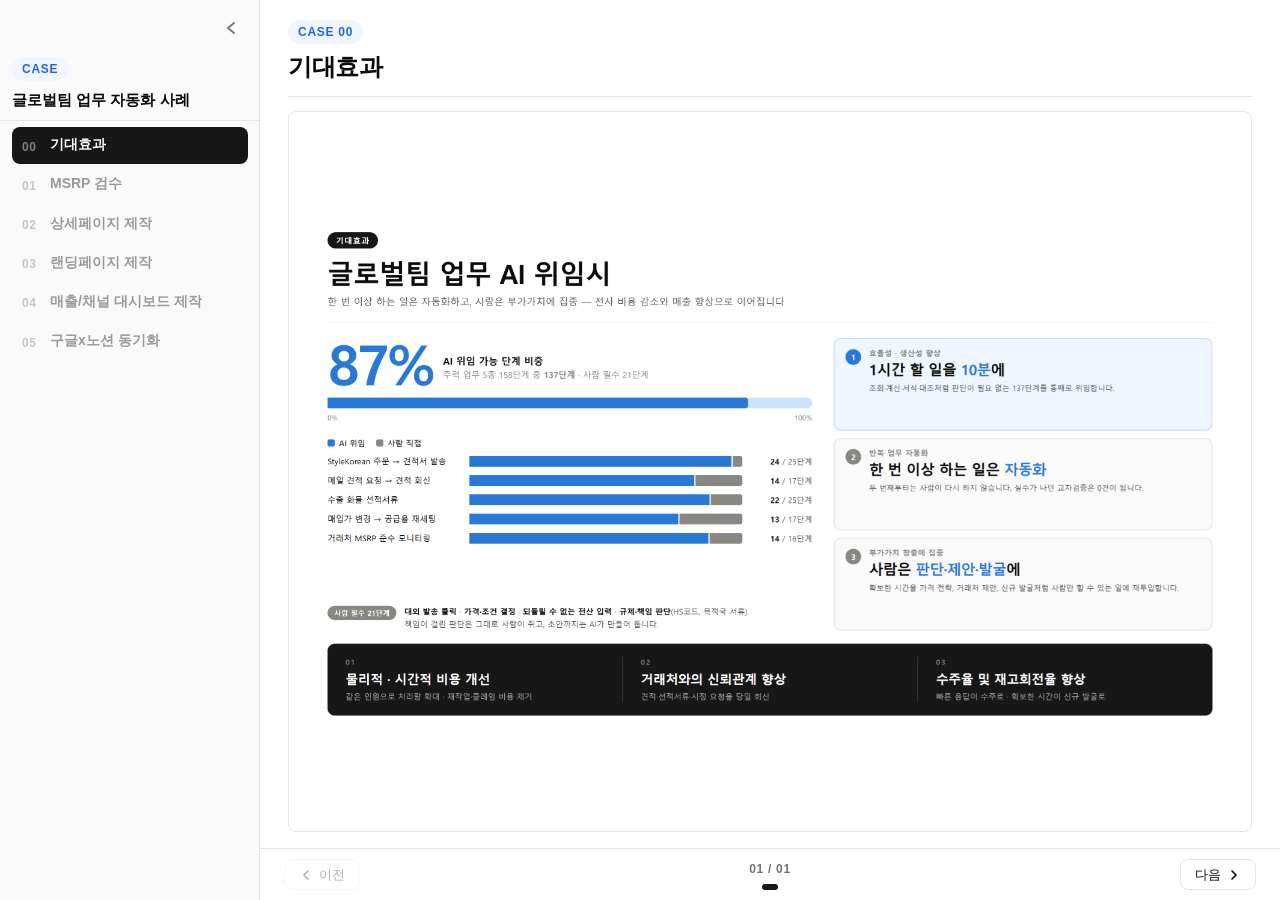
==== index.html @ 11fd1ff5 "사례 5 추가 — 구글x노션 동기화 구글 거래처 시트와 노션 요약 페이지를 한 슬라이드에 나란히 배치. 뷰어가 슬라이드당 이미지 1장(sl.image)만 지원하므로 두 스크린샷을 " ====
<!DOCTYPE html>
<html lang="ko">
<head>
<meta charset="UTF-8">
<meta name="viewport" content="width=device-width, initial-scale=1.0">
<title>글로벌팀 업무 자동화 사례</title>
<style>
/* ============================================================
   1. Design Tokens
   ============================================================ */
:root{
  --bg:#fff; --fg:#0a0a0a; --primary:#171717; --primary-fg:#fafafa;
  --secondary:#f5f5f5; --muted-fg:#737373; --border:#e5e5e5;
  --accent:#2563eb; --accent-muted:#eff6ff; --accent-border:#bfdbfe;
  --advanced:#7c3aed; --advanced-muted:#faf5ff;
  --automation:#0d9488; --automation-muted:#f0fdfa;
  --radius:.5rem; --radius-full:9999px;
  --sidebar-width:260px;
  --sidebar-transition:.22s ease;
  --slide-transition:.28s cubic-bezier(.4,0,.2,1);
}

/* ============================================================
   2. Reset & Base
   ============================================================ */
*,*::before,*::after{margin:0;padding:0;box-sizing:border-box}
html,body{height:100%;overflow:hidden}
body{
  font-family:-apple-system,BlinkMacSystemFont,'Segoe UI','Malgun Gothic',sans-serif;
  background:var(--bg);color:var(--fg);line-height:1.5;display:flex;flex-direction:column;
}

/* ============================================================
   3. Course Tabs  (좌상단 기초/심화/자동화 pill)
   ============================================================ */
.course-tabs{display:flex;gap:.2rem;background:var(--secondary);padding:.2rem;border-radius:var(--radius-full)}
.course-tab{
  padding:.35rem 1rem;border:none;border-radius:var(--radius-full);background:transparent;
  font:600 .875rem/1.5 inherit;color:var(--muted-fg);cursor:pointer;white-space:nowrap;
  transition:background .18s,color .18s;
}
.course-tab.active{background:var(--primary);color:var(--primary-fg)}

/* ============================================================
   4. Layout
   ============================================================ */
.app-body{display:flex;flex:1;min-height:0;overflow:hidden}

/* ============================================================
   5. Sidebar  (접기 애니메이션: width 0 트랜지션)
   ============================================================ */
.sidebar{
  width:var(--sidebar-width);flex-shrink:0;background:#fafafa;
  border-right:1px solid var(--border);display:flex;flex-direction:column;overflow:hidden;
  transition:width var(--sidebar-transition),border-color var(--sidebar-transition);
}
.sidebar.collapsed{width:0;border-right-color:transparent}
/* inner 폭을 고정해 접힐 때 텍스트가 리플로우되지 않게 한다 */
.sidebar-inner{width:var(--sidebar-width);height:100%;display:flex;flex-direction:column;overflow:hidden}

.sidebar-header{padding:.75rem .75rem .625rem;flex-shrink:0;border-bottom:1px solid var(--border)}
.sidebar-top{display:flex;align-items:center;justify-content:space-between;gap:.5rem;margin-bottom:.75rem}

.sidebar-toggle{
  width:32px;height:32px;flex-shrink:0;margin-left:auto;display:flex;align-items:center;justify-content:center;
  border:none;border-radius:var(--radius);background:transparent;color:var(--muted-fg);cursor:pointer;
  transition:background .14s,color .14s;
}
.sidebar-toggle:hover{background:var(--secondary);color:var(--fg)}

/* 접힌 상태에서 나타나는 재열기 버튼 */
.sidebar-reopen{
  position:absolute;top:.75rem;left:.75rem;z-index:50;width:32px;height:32px;
  display:flex;align-items:center;justify-content:center;
  border:1px solid var(--border);border-radius:var(--radius);background:var(--bg);
  color:var(--muted-fg);cursor:pointer;opacity:0;pointer-events:none;
  transition:opacity .2s,background .14s,color .14s;
}
.sidebar-reopen.visible{opacity:1;pointer-events:auto}
.sidebar-reopen:hover{background:var(--secondary);color:var(--fg)}

.sidebar-course-badge{
  display:inline-flex;padding:.2rem .625rem;margin-bottom:.5rem;border-radius:var(--radius-full);
  font-size:.75rem;font-weight:700;letter-spacing:.06em;text-transform:uppercase;
}
.sidebar-course-badge.basic{background:var(--accent-muted);color:var(--accent)}
.sidebar-course-badge.advanced{background:var(--advanced-muted);color:var(--advanced)}
.sidebar-course-badge.automation{background:var(--automation-muted);color:var(--automation)}
.sidebar-course-title{font-size:.9375rem;font-weight:700;line-height:1.4}

.sidebar-nav{flex:1;overflow-y:auto;padding:.375rem .75rem 1rem;scrollbar-width:thin}
.sidebar-nav::-webkit-scrollbar{width:4px}
.sidebar-nav::-webkit-scrollbar-thumb{background:var(--border);border-radius:2px}

.nav-item{
  display:flex;align-items:flex-start;gap:.625rem;width:100%;
  padding:.5rem .625rem;margin-bottom:.125rem;border:none;border-radius:var(--radius);
  background:transparent;text-align:left;cursor:pointer;font:inherit;transition:background .13s;
}
.nav-item:hover{background:var(--border)}
.nav-item.active{background:var(--primary)}

/* 비활성 회차 흐리게 — :has() 로 JS 없이 처리 */
.nav-group{opacity:.38;transition:opacity .18s}
.nav-group:has(.nav-item.active){opacity:1}
.nav-group:not(:has(.nav-item.active)):hover{opacity:1}
.nav-group:not(:has(.nav-item.active)):hover .nav-item:hover{background:transparent;outline:1.5px solid var(--fg)}

.nav-num{min-width:18px;flex-shrink:0;padding-top:.15rem;font-size:.75rem;font-weight:700;letter-spacing:.04em;color:var(--muted-fg)}
.nav-item.active .nav-num{color:rgba(255,255,255,.45)}
.nav-info{display:flex;flex-direction:column;gap:.1rem;min-width:0}
.nav-title{font-size:.875rem;font-weight:600;line-height:1.4;white-space:nowrap;overflow:hidden;text-overflow:ellipsis}
.nav-item.active .nav-title{color:var(--primary-fg)}
.nav-hours{font-size:.75rem;color:var(--muted-fg)}
.nav-item.active .nav-hours{color:rgba(255,255,255,.4)}

/* ============================================================
   6. Slide Area  (스텝 전환: absolute + translateX)
   ============================================================ */
.slide-area{position:relative;flex:1;min-width:0;display:flex;flex-direction:column;overflow:hidden}
.slides-container{position:relative;flex:1;min-height:0;overflow:hidden}

.slide{
  position:absolute;inset:0;display:flex;flex-direction:column;overflow:hidden;
  padding:1.25rem 1.75rem 1rem;
  transform:translateX(100%);transition:transform var(--slide-transition);will-change:transform;
}
.slide.is-prev{transform:translateX(-100%)}
.slide.is-active{transform:translateX(0)}

/* ============================================================
   7. Session Header + Action Box  (우상단 파일/링크 박스)
   ============================================================ */
.session-inner{flex:1;min-height:0;display:flex;flex-direction:column;overflow:hidden}
.session-header{
  flex-shrink:0;display:flex;align-items:flex-start;justify-content:space-between;gap:1rem;
  margin-bottom:.875rem;padding-bottom:.875rem;border-bottom:1px solid var(--border);
}
.session-header-left{flex:1;min-width:0}
.session-meta{display:flex;align-items:center;gap:.5rem;margin-bottom:.4rem}
.session-title{font-size:1.5rem;font-weight:800;letter-spacing:-.02em;line-height:1.3}

.slide-action-box{
  flex-shrink:0;max-width:520px;display:flex;flex-direction:column;gap:.3rem;
  padding:.45rem .75rem;background:var(--bg);border:1px solid var(--border);border-radius:10px;
}
/* action 이 없는 슬라이드에서는 박스 자체를 숨긴다 */
.slide-action-box:empty{display:none}

.action-label{font-size:11px;font-weight:700;letter-spacing:.06em;text-transform:uppercase;color:var(--muted-fg);white-space:nowrap}
.action-copy-row{
  display:flex;align-items:center;gap:.375rem;min-width:0;padding:.35rem .5rem;
  background:#fff;border:1px solid var(--border);border-radius:6px;cursor:pointer;
}
.action-copy-row:hover{background:#f0f4ff}
.action-item-desc{min-width:36px;flex-shrink:0;font-size:11px;color:var(--muted-fg)}
.action-copy-code{
  flex:1;min-width:0;font-family:ui-monospace,SFMono-Regular,Menlo,monospace;font-size:12px;
  color:#374151;line-height:1.4;overflow:hidden;text-overflow:ellipsis;white-space:nowrap;
}
.action-copy-btn{flex-shrink:0;padding:0 0 0 .25rem;border:none;background:none;font-size:11px;color:#9ca3af;cursor:pointer}
.action-download-link{
  display:flex;align-items:center;gap:.4rem;flex-shrink:0;padding:.3rem 0;
  font-size:13px;color:#1d4ed8;text-decoration:none;white-space:nowrap;
}
.action-download-link:hover{text-decoration:underline}

/* ============================================================
   8. Body — 이미지 슬라이더
   ============================================================ */
.session-body{flex:1;min-height:0;display:grid;grid-template-columns:1fr;overflow:hidden}
.body-image{position:relative;min-height:0;display:flex;flex-direction:column;overflow:hidden}
.image-slider{position:relative;flex:1;min-height:0;overflow:hidden;background:#fff;border:1px solid var(--border);border-radius:var(--radius)}
.image-slide{
  position:absolute;inset:0;display:flex;align-items:center;justify-content:center;
  transform:translateX(100%);transition:transform var(--slide-transition);will-change:transform;
}
.image-slide.is-prev{transform:translateX(-100%)}
.image-slide.is-active{transform:translateX(0)}
.image-slide img{max-width:100%;max-height:100%;object-fit:contain;display:block}

.image-placeholder{
  width:100%;height:100%;display:flex;flex-direction:column;align-items:center;justify-content:center;gap:.5rem;
  border:2px dashed var(--border);border-radius:var(--radius);
}
.image-placeholder-label{font-size:.875rem;font-weight:600;color:var(--muted-fg)}
.image-placeholder-sub{font-size:.75rem;color:var(--muted-fg);opacity:.7}

.image-expand-btn{
  position:absolute;bottom:.5rem;right:.5rem;z-index:10;width:28px;height:28px;
  display:flex;align-items:center;justify-content:center;
  border:none;border-radius:6px;background:rgba(0,0,0,.35);color:#fff;cursor:pointer;
  opacity:0;transition:opacity .18s,background .18s;
}
.body-image:hover .image-expand-btn{opacity:1}
.image-expand-btn:hover{background:rgba(0,0,0,.6)}

/* 설명 패널 — 필요하면 display:flex 로 켠다 */
.body-desc{display:none}

/* ============================================================
   9. Slide Navigation
   ============================================================ */
.slide-nav{
  height:52px;min-height:52px;flex-shrink:0;display:flex;align-items:center;justify-content:space-between;
  gap:1rem;padding:0 1.5rem;background:var(--bg);border-top:1px solid var(--border);
}
.slide-btn{
  display:flex;align-items:center;gap:.375rem;padding:.35rem .875rem;
  border:1px solid var(--border);border-radius:var(--radius);background:var(--bg);
  font:600 .875rem/1.5 inherit;color:var(--fg);cursor:pointer;white-space:nowrap;
  transition:background .13s,border-color .13s,opacity .13s;
}
.slide-btn:hover:not(:disabled){background:var(--secondary);border-color:#d4d4d4}
.slide-btn:disabled{opacity:.3;cursor:not-allowed}
.slide-indicator{display:flex;flex-direction:column;align-items:center;gap:.375rem}
.slide-counter{font-size:.75rem;font-weight:700;letter-spacing:.06em;color:var(--muted-fg)}
.slide-dots{display:flex;gap:.3rem}
.slide-dot{
  width:6px;height:6px;padding:0;border:none;border-radius:3px;background:var(--border);
  cursor:pointer;transition:background .18s,width .18s;
}
.slide-dot.active{background:var(--primary);width:16px}

/* ============================================================
   10. Badges
   ============================================================ */
.badge-basic,.badge-advanced,.badge-automation,.badge-hours{
  padding:.2rem .625rem;border-radius:var(--radius-full);
  font-size:.75rem;font-weight:700;letter-spacing:.06em;text-transform:uppercase;
}
.badge-basic{background:var(--accent-muted);color:var(--accent)}
.badge-advanced{background:var(--advanced-muted);color:var(--advanced)}
.badge-automation{background:var(--automation-muted);color:var(--automation)}
.badge-hours{background:var(--secondary);color:var(--muted-fg);font-weight:600;text-transform:none}

/* ============================================================
   11. Fullscreen Overlay
   ============================================================ */
.fs-overlay{position:fixed;inset:0;z-index:2000;background:#000;display:flex;align-items:center;justify-content:center}
.fs-overlay[hidden]{display:none}
.fs-image-wrap{position:absolute;inset:0;display:flex;align-items:center;justify-content:center}
.fs-image-wrap img{width:100%;height:100%;object-fit:contain;display:block}
.fs-nav{
  position:absolute;top:50%;transform:translateY(-50%);z-index:10;width:44px;height:44px;
  display:flex;align-items:center;justify-content:center;
  border:none;border-radius:50%;background:rgba(255,255,255,.12);color:#fff;cursor:pointer;transition:background .15s;
}
.fs-nav:hover{background:rgba(255,255,255,.25)}
.fs-nav:disabled{opacity:.2;cursor:default}
.fs-nav.prev{left:1.25rem}
.fs-nav.next{right:1.25rem}
.fs-ui{position:absolute;bottom:1.25rem;right:1.25rem;z-index:10;display:flex;align-items:center;gap:.75rem}
.fs-counter{font-size:13px;font-weight:600;letter-spacing:.04em;color:rgba(255,255,255,.6)}
.fs-close{
  width:32px;height:32px;display:flex;align-items:center;justify-content:center;
  border:none;border-radius:6px;background:rgba(255,255,255,.12);color:#fff;cursor:pointer;transition:background .15s;
}
.fs-close:hover{background:rgba(255,255,255,.25)}

/* ============================================================
   12. Mobile (<=768px) — 사이드바를 오버레이로, 슬라이드는 페이드로
   ============================================================ */
@media (max-width:768px){
  html,body{height:auto;overflow:auto}
  .app-body{flex-direction:column;min-height:100vh;overflow:auto}
  .sidebar{
    position:fixed;top:0;left:0;height:100%;z-index:100;
    width:var(--sidebar-width)!important;box-shadow:2px 0 12px rgba(0,0,0,.15);
    transform:translateX(0);transition:transform var(--sidebar-transition);
  }
  .sidebar.collapsed{transform:translateX(-100%);width:var(--sidebar-width)!important;border-right-color:var(--border)}
  .sidebar-reopen{opacity:1!important;pointer-events:auto!important}
  .slide-area{flex:none;width:100%;height:auto;overflow:visible}
  .slides-container{height:auto;overflow:visible}
  .slide{position:relative;transform:none!important;display:none}
  .slide.is-active{display:block}
  .session-inner{height:auto;padding:1rem;overflow:visible}
  .session-header{flex-direction:column;gap:.75rem}
  .slide-action-box{width:100%;max-width:100%}
  .session-title{font-size:1.25rem}
  .session-body{height:auto;overflow:visible}
  .body-image{overflow:visible}
  .image-slider{position:relative;height:0;padding-bottom:56.25%;overflow:hidden}
  .image-slide{position:absolute;inset:0;opacity:0;transform:none!important;transition:opacity .22s}
  .image-slide.is-active{opacity:1}
  .slide-nav{padding:.5rem 1rem}
  .slide-dots{flex-wrap:wrap;max-width:60vw}
}
</style>
</head>
<body>

<div class="app-body">

  <!-- Sidebar -->
  <aside class="sidebar" id="sidebar">
    <div class="sidebar-inner">
      <div class="sidebar-header">
        <div class="sidebar-top">
          <div class="course-tabs" id="course-tabs"></div>
          <button class="sidebar-toggle" id="sidebar-toggle" title="사이드바 접기">
            <svg width="14" height="14" viewBox="0 0 14 14" fill="none">
              <path d="M9 2L3 7l6 5" stroke="currentColor" stroke-width="1.75" stroke-linecap="round" stroke-linejoin="round"/>
            </svg>
          </button>
        </div>
        <div class="sidebar-course-badge basic" id="sidebar-badge">BASIC</div>
        <div class="sidebar-course-title" id="sidebar-title"></div>
      </div>
      <nav class="sidebar-nav" id="sidebar-nav"></nav>
    </div>
  </aside>

  <!-- Slide Area -->
  <div class="slide-area">
    <button class="sidebar-reopen" id="sidebar-reopen" title="사이드바 열기">
      <svg width="14" height="14" viewBox="0 0 14 14" fill="none">
        <rect x=".5" y="2" width="13" height="1.5" rx=".75" fill="currentColor"/>
        <rect x=".5" y="6.25" width="13" height="1.5" rx=".75" fill="currentColor"/>
        <rect x=".5" y="10.5" width="13" height="1.5" rx=".75" fill="currentColor"/>
      </svg>
    </button>

    <div class="slides-container" id="slides-container"></div>

    <div class="slide-nav">
      <button class="slide-btn" id="btn-prev">
        <svg width="14" height="14" viewBox="0 0 14 14" fill="none">
          <path d="M9 11L5 7l4-4" stroke="currentColor" stroke-width="1.75" stroke-linecap="round" stroke-linejoin="round"/>
        </svg>
        이전
      </button>
      <div class="slide-indicator">
        <span class="slide-counter" id="slide-counter">01 / 01</span>
        <div class="slide-dots" id="slide-dots"></div>
      </div>
      <button class="slide-btn" id="btn-next">
        다음
        <svg width="14" height="14" viewBox="0 0 14 14" fill="none">
          <path d="M5 3l4 4-4 4" stroke="currentColor" stroke-width="1.75" stroke-linecap="round" stroke-linejoin="round"/>
        </svg>
      </button>
    </div>
  </div>
</div>

<!-- Fullscreen overlay -->
<div class="fs-overlay" id="fs-overlay" hidden>
  <button class="fs-nav prev" id="fs-prev">
    <svg width="18" height="18" viewBox="0 0 18 18" fill="none">
      <path d="M11 4L6 9l5 5" stroke="currentColor" stroke-width="2" stroke-linecap="round" stroke-linejoin="round"/>
    </svg>
  </button>
  <div class="fs-image-wrap"><img id="fs-img" src="" alt=""></div>
  <button class="fs-nav next" id="fs-next">
    <svg width="18" height="18" viewBox="0 0 18 18" fill="none">
      <path d="M7 4l5 5-5 5" stroke="currentColor" stroke-width="2" stroke-linecap="round" stroke-linejoin="round"/>
    </svg>
  </button>
  <div class="fs-ui">
    <span class="fs-counter" id="fs-counter"></span>
    <button class="fs-close" id="fs-close" title="닫기 (ESC)">
      <svg width="14" height="14" viewBox="0 0 14 14" fill="none">
        <path d="M2 2l10 10M12 2L2 12" stroke="currentColor" stroke-width="1.8" stroke-linecap="round"/>
      </svg>
    </button>
  </div>
</div>

<script>
/* ============================================================
   Course Data — build.py 가 아래 마커를 const COURSES = {...} 로 치환한다.
   마커 줄은 정확히 8칸 들여쓰기 + "//__COURSES__" 여야 한다.
   ============================================================ */
        const COURSES = {
          "cases": {
            "tabLabel": "사례",
            "badgeClass": "basic",
            "badgeText": "CASE",
            "title": "글로벌팀 업무 자동화 사례",
            "sessions": [
              {
                "step": 0,
                "title": "기대효과",
                "slides": [
                  {
                    "image": "01_expected_impact.png",
                    "action": null
                  }
                ],
                "hours": ""
              },
              {
                "step": 1,
                "title": "MSRP 검수",
                "slides": [
                  {
                    "image": "02_claude_in_chrome_2.png",
                    "action": null
                  },
                  {
                    "image": "01_claude_in_chrome.png",
                    "action": {
                      "label": "산출물",
                      "type": "download",
                      "path": "assets/cases/step01/files/BOJ_Relief_Sun_UK_price_check.xlsx",
                      "text": "BOJ Relief Sun UK 가격비교.xlsx"
                    }
                  }
                ],
                "hours": ""
              },
              {
                "step": 2,
                "title": "상세페이지 제작",
                "slides": [
                  {
                    "image": "01_prompt.png",
                    "action": null
                  },
                  {
                    "image": "02_prompt.png",
                    "action": null
                  },
                  {
                    "image": "03_prompt.png",
                    "action": {
                      "label": "산출물",
                      "items": [
                        {
                          "desc": "결과",
                          "link": {
                            "href": "assets/cases/step02/files/nature_republic_output.html",
                            "text": "Nature Republic 산출물 열기"
                          }
                        }
                      ]
                    }
                  }
                ],
                "hours": ""
              },
              {
                "step": 3,
                "title": "랜딩페이지 제작",
                "slides": [
                  {
                    "image": "01_prompt.png",
                    "action": {
                      "label": "산출물",
                      "items": [
                        {
                          "desc": "결과",
                          "link": {
                            "href": "assets/cases/step03/files/nature_republic_landing.html",
                            "text": "Nature Republic 랜딩페이지 열기"
                          }
                        }
                      ]
                    }
                  }
                ],
                "hours": ""
              },
              {
                "step": 4,
                "title": "매출/채널 대시보드 제작",
                "slides": [
                  {
                    "image": "01_revenue_1.png",
                    "action": null
                  },
                  {
                    "image": "02_channel_1.png",
                    "action": null
                  },
                  {
                    "image": "03_revenue_2.png",
                    "action": {
                      "label": "산출물",
                      "items": [
                        {
                          "desc": "결과",
                          "link": {
                            "href": "https://script.google.com/a/macros/siliconii.net/s/AKfycbwyZc4SeNfZq7ldclpmFmRC-23aQTMlJEgZwlEv-NRdwFWfdVrbCZk31RMdNdUnlhUb3g/exec",
                            "text": "매출 대시보드 열기"
                          }
                        }
                      ]
                    }
                  },
                  {
                    "image": "04_channel_2.png",
                    "action": {
                      "label": "산출물",
                      "items": [
                        {
                          "desc": "결과",
                          "link": {
                            "href": "https://mjkwon-cloud.github.io/globalmap/",
                            "text": "채널 대시보드 열기"
                          }
                        }
                      ]
                    }
                  }
                ],
                "hours": ""
              },
              {
                "step": 5,
                "title": "구글x노션 동기화",
                "slides": [
                  {
                    "image": "01_google_notion_sync.png",
                    "action": null
                  }
                ],
                "hours": ""
              }
            ]
          }
        };

/* ============================================================
   State
   ============================================================ */
const COURSE_KEYS = Object.keys(COURSES);
let currentCourse  = COURSE_KEYS[0];
let currentSession = 0;   // 회차(스텝) 인덱스
let currentSlide   = 0;   // 회차 내 슬라이드 인덱스

const esc = s => String(s).replace(/&/g,'&amp;').replace(/"/g,'&quot;').replace(/</g,'&lt;').replace(/>/g,'&gt;');
const pad = n => String(n).padStart(2,'0');

/* ============================================================
   URL Hash  (#course/session/slide) — 딥링크
   ============================================================ */
function pushHash(){
  const hash = `#${currentCourse}/${currentSession+1}/${currentSlide+1}`;
  if (location.hash !== hash) history.replaceState(null,'',hash);
}

function readHash(){
  const raw = location.hash.replace('#','');
  if (!raw) return;
  const [course, s, i] = raw.split('/');
  if (!COURSES[course]) return;
  currentCourse  = course;
  const sessions = COURSES[course].sessions;
  currentSession = Math.min(Math.max((parseInt(s)||1)-1, 0), sessions.length-1);
  currentSlide   = Math.min(Math.max((parseInt(i)||1)-1, 0), slideCount(sessions[currentSession])-1);
}

/* ============================================================
   Helpers
   ============================================================ */
const slideCount  = session => Math.max(session.slides?.length || 0, 1);
const curSession  = () => COURSES[currentCourse].sessions[currentSession];
const curSlideObj = () => curSession().slides?.[currentSlide] || {};

/* ============================================================
   Render — Course Tabs
   ============================================================ */
function renderTabs(){
  const wrap = document.getElementById('course-tabs');
  // 사례(코스)가 1개뿐이면 상단 탭을 숨긴다 — 2개 이상이 되면 자동으로 다시 나타난다
  if (COURSE_KEYS.length < 2){ wrap.style.display = 'none'; return; }
  wrap.innerHTML = COURSE_KEYS.map(k =>
    `<button class="course-tab${k===currentCourse?' active':''}" data-course="${k}">${esc(COURSES[k].tabLabel)}</button>`
  ).join('');
  document.querySelectorAll('.course-tab').forEach(tab => {
    tab.addEventListener('click', () => switchCourse(tab.dataset.course));
  });
}

/* ============================================================
   Render — Sidebar
   ============================================================ */
function renderSidebar(){
  const data = COURSES[currentCourse];
  const badge = document.getElementById('sidebar-badge');
  badge.className = `sidebar-course-badge ${data.badgeClass}`;
  badge.textContent = data.badgeText;
  document.getElementById('sidebar-title').textContent = data.title;

  const nav = document.getElementById('sidebar-nav');
  nav.innerHTML = data.sessions.map((s,i) => `
    <div class="nav-group">
      <button class="nav-item${i===currentSession?' active':''}" data-index="${i}">
        <span class="nav-num">${pad(s.step)}</span>
        <span class="nav-info">
          <span class="nav-title">${esc(s.title)}</span>
          <span class="nav-hours">${esc(s.hours||'')}</span>
        </span>
      </button>
    </div>`).join('');

  nav.querySelectorAll('.nav-item').forEach(item => {
    item.addEventListener('click', () => goToSession(parseInt(item.dataset.index)));
  });
}

function updateSidebarActive(){
  document.querySelectorAll('.nav-item').forEach((el,i) => el.classList.toggle('active', i===currentSession));
}

/* ============================================================
   Render — Slides
   ============================================================ */
function imagePath(course, step, filename){
  return `assets/${course}/step${pad(step)}/${filename}`;
}

function placeholderHtml(label, sub){
  return `<div class="image-placeholder">
    <svg width="40" height="40" viewBox="0 0 40 40" fill="none" style="opacity:.35">
      <rect x="4" y="8" width="32" height="24" rx="3" stroke="#a3a3a3" stroke-width="2"/>
      <circle cx="14" cy="17" r="3" stroke="#a3a3a3" stroke-width="1.5"/>
      <path d="M4 26l8-6 6 5 6-4 12 8" stroke="#a3a3a3" stroke-width="1.5" stroke-linejoin="round"/>
    </svg>
    <span class="image-placeholder-label">${esc(label)}</span>
    <span class="image-placeholder-sub">${esc(sub)}</span>
  </div>`;
}

function renderSlides(){
  const data = COURSES[currentCourse];
  document.getElementById('slides-container').innerHTML = data.sessions.map((s,i) => {
    const imagesHtml = (s.slides?.length ? s.slides : [null]).map((sl,j) => {
      if (!sl || !sl.image){
        return `<div class="image-slide${j===0?' is-active':''}" data-img-index="${j}">
          ${placeholderHtml('이미지 준비 중', `${s.title} · 슬라이드 ${j+1}`)}
        </div>`;
      }
      const src = imagePath(currentCourse, s.step, sl.image);
      // 현재 회차의 첫 장만 즉시 로드, 나머지는 data-src 로 lazy
      const attr = (i===currentSession && j===0) ? `src="${esc(src)}"` : `data-src="${esc(src)}"`;
      return `<div class="image-slide${j===0?' is-active':''}" data-img-index="${j}">
        <img ${attr} alt="${esc(s.title)} - ${j+1}"
          onerror="if(!this.dataset.src){this.style.display='none';this.nextElementSibling.style.display='flex'}">
        <div style="display:none;width:100%;height:100%">${placeholderHtml('이미지 없음', esc(sl.image))}</div>
      </div>`;
    }).join('');

    return `
    <div class="slide${i===currentSession?' is-active':''}" data-step-index="${i}">
      <div class="session-inner">
        <div class="session-header">
          <div class="session-header-left">
            <div class="session-meta">
              <span class="badge-${data.badgeClass}">${esc(data.badgeText)} ${pad(s.step)}</span>
              ${s.hours ? `<span class="badge-hours">${esc(s.hours)}</span>` : ''}
            </div>
            <h1 class="session-title">${esc(s.title)}</h1>
          </div>
          <div class="slide-action-box"></div>
        </div>
        <div class="session-body">
          <div class="body-image">
            <div class="image-slider">${imagesHtml}</div>
            <button class="image-expand-btn" title="전체화면">
              <svg width="14" height="14" viewBox="0 0 14 14" fill="none">
                <path d="M1 5V1h4M9 1h4v4M13 9v4H9M5 13H1V9" stroke="currentColor" stroke-width="1.5" stroke-linecap="round" stroke-linejoin="round"/>
              </svg>
            </button>
          </div>
        </div>
      </div>
    </div>`;
  }).join('');
}

/* ============================================================
   Position — translateX 로 회차 / 슬라이드 전환
   ============================================================ */
function applySlidePositions(){
  document.querySelectorAll('.slide').forEach((el,i) => {
    el.classList.remove('is-prev','is-active');
    if (i < currentSession) el.classList.add('is-prev');
    else if (i === currentSession) el.classList.add('is-active');
  });
}

function applyImageSlidePositions(){
  document.querySelectorAll('.slide').forEach((slideEl, stepIdx) => {
    slideEl.querySelectorAll('.image-slide').forEach((el, j) => {
      el.classList.remove('is-prev','is-active');
      if (stepIdx === currentSession){
        if (j < currentSlide) el.classList.add('is-prev');
        else if (j === currentSlide) el.classList.add('is-active');
        // 현재 + 다음 장 lazy load
        if (j === currentSlide || j === currentSlide+1){
          const img = el.querySelector('img[data-src]');
          if (img){ img.src = img.dataset.src; delete img.dataset.src; }
        }
      } else if (j === 0){
        el.classList.add('is-active');
      }
    });
  });
}

/* ============================================================
   Action Box — 슬라이드별 파일/링크/복사 렌더
   ============================================================ */
function updateActionBox(){
  const box = document.querySelector('.slide.is-active .slide-action-box');
  if (!box) return;
  const act = curSlideObj().action;
  if (!act){ box.innerHTML = ''; return; }

  let html = '';
  if (act.label) html += `<div class="action-label">${esc(act.label)}</div>`;

  // 단일 복사
  if (act.copy){
    html += `<div class="action-copy-row" data-copy="${esc(act.copy)}">
      <code class="action-copy-code">${esc(act.copy)}</code>
      <span class="action-copy-btn">복사</span></div>`;
  }

  // 여러 항목 (복사 / 링크 혼합)
  (act.items || []).forEach(item => {
    if (item.link){
      html += `<a class="action-download-link" href="${esc(item.link.href)}" target="_blank" rel="noopener">`
            + (item.desc ? `${esc(item.desc)} — ` : '')
            + `${esc(item.link.text)}</a>`;
    } else if (item.copy){
      html += `<div class="action-copy-row" data-copy="${esc(item.copy)}">`
            + (item.desc ? `<span class="action-item-desc">${esc(item.desc)}</span>` : '')
            + `<code class="action-copy-code">${esc(item.copy)}</code>
               <span class="action-copy-btn">복사</span></div>`;
    }
  });

  // 외부 문서 링크
  if (act.download){
    html += `<a class="action-download-link" href="${esc(act.download.href)}" target="_blank" rel="noopener">↓ ${esc(act.download.text)}</a>`;
  }

  // 레포 내 실제 파일 다운로드 / 폴더 zip / 일반 링크
  if (act.type === 'download' && act.path){
    const fname = act.path.split('/').pop();
    html += `<a class="action-download-link" href="${esc(act.path)}" download>↓ ${esc(act.text || fname)}</a>`;
  } else if (act.type === 'download-folder' && act.path){
    const zip = act.path.endsWith('.zip') ? act.path : act.path + '.zip';
    html += `<a class="action-download-link" href="${esc(zip)}" download>↓ ${esc(act.text || '템플릿 다운로드')} (zip)</a>`;
  } else if (act.type === 'link' && act.url){
    html += `<a class="action-download-link" href="${esc(act.url)}" target="_blank" rel="noopener">→ ${esc(act.text || act.url)}</a>`;
  }

  box.innerHTML = html;
}

function copyToClipboard(text, row){
  navigator.clipboard.writeText(text).then(() => {
    const btn = row.querySelector('.action-copy-btn');
    if (!btn) return;
    btn.textContent = '완료';
    setTimeout(() => { btn.textContent = '복사'; }, 1500);
  });
}

/* ============================================================
   Navigation
   ============================================================ */
function renderDots(){
  const n = slideCount(curSession());
  const dots = document.getElementById('slide-dots');
  dots.innerHTML = Array.from({length:n}, (_,i) =>
    `<button class="slide-dot${i===currentSlide?' active':''}" data-index="${i}"></button>`).join('');
  dots.querySelectorAll('.slide-dot').forEach(dot => {
    dot.addEventListener('click', () => {
      currentSlide = parseInt(dot.dataset.index);
      applyImageSlidePositions(); updateIndicator(); updateActionBox(); pushHash();
    });
  });
}

function updateIndicator(){
  const n = slideCount(curSession());
  document.getElementById('slide-counter').textContent = `${pad(currentSlide+1)} / ${pad(n)}`;
  document.querySelectorAll('.slide-dot').forEach((d,i) => d.classList.toggle('active', i===currentSlide));

  const total = COURSES[currentCourse].sessions.length;
  document.getElementById('btn-prev').disabled = (currentSession===0 && currentSlide===0);
  document.getElementById('btn-next').disabled = (currentSession===total-1 && currentSlide===n-1);
}

// 슬라이드 이동 — 경계에서 이전/다음 회차로 넘어간다
function goToSlide(delta){
  const n = slideCount(curSession());
  const next = currentSlide + delta;
  const total = COURSES[currentCourse].sessions.length;

  if (next < 0){
    if (currentSession > 0){
      const prev = COURSES[currentCourse].sessions[currentSession-1];
      goToSession(currentSession-1, slideCount(prev)-1);
    }
  } else if (next >= n){
    if (currentSession < total-1) goToSession(currentSession+1, 0);
  } else {
    currentSlide = next;
    applyImageSlidePositions(); updateIndicator(); updateActionBox(); pushHash();
  }
}

function goToSession(index, slideIndex = 0){
  const total = COURSES[currentCourse].sessions.length;
  if (index < 0 || index >= total) return;
  currentSession = index;
  currentSlide   = slideIndex;
  applySlidePositions(); applyImageSlidePositions();
  renderDots(); updateIndicator(); updateSidebarActive(); updateActionBox(); pushHash();
}

function switchCourse(key){
  if (!COURSES[key]) return;
  currentCourse = key; currentSession = 0; currentSlide = 0;
  document.querySelectorAll('.course-tab').forEach(t => t.classList.toggle('active', t.dataset.course===key));
  renderSlides(); applySlidePositions(); applyImageSlidePositions();
  renderSidebar(); renderDots(); updateIndicator(); updateActionBox(); pushHash();
}

/* ============================================================
   Fullscreen
   ============================================================ */
function fsUpdate(){
  const s = curSession(), sl = curSlideObj(), img = document.getElementById('fs-img');
  img.src = sl.image ? imagePath(currentCourse, s.step, sl.image) : '';
  img.alt = s.title;
  const n = slideCount(s);
  document.getElementById('fs-counter').textContent = `${pad(currentSlide+1)} / ${pad(n)}`;
  const total = COURSES[currentCourse].sessions.length;
  document.getElementById('fs-prev').disabled = (currentSession===0 && currentSlide===0);
  document.getElementById('fs-next').disabled = (currentSession===total-1 && currentSlide===n-1);
}
const fsOpen  = () => { document.getElementById('fs-overlay').removeAttribute('hidden'); fsUpdate(); };
const fsClose = () => document.getElementById('fs-overlay').setAttribute('hidden','');

/* ============================================================
   Events + Init
   ============================================================ */
document.getElementById('sidebar-toggle').addEventListener('click', () => {
  document.getElementById('sidebar').classList.add('collapsed');
  document.getElementById('sidebar-reopen').classList.add('visible');
});
document.getElementById('sidebar-reopen').addEventListener('click', () => {
  document.getElementById('sidebar').classList.remove('collapsed');
  document.getElementById('sidebar-reopen').classList.remove('visible');
});
document.getElementById('btn-prev').addEventListener('click', () => goToSlide(-1));
document.getElementById('btn-next').addEventListener('click', () => goToSlide(1));

// 복사 행 클릭 (이벤트 위임 — innerHTML 재생성에 영향받지 않음)
document.addEventListener('click', e => {
  const row = e.target.closest('.action-copy-row');
  if (row) copyToClipboard(row.dataset.copy, row);
  if (e.target.closest('.image-expand-btn')) fsOpen();
  if (e.target.closest('#fs-close')) fsClose();
});
document.getElementById('fs-prev').addEventListener('click', () => { goToSlide(-1); fsUpdate(); });
document.getElementById('fs-next').addEventListener('click', () => { goToSlide(1);  fsUpdate(); });

document.addEventListener('keydown', e => {
  const fs = !document.getElementById('fs-overlay').hidden;
  if (e.key === 'Escape' && fs) fsClose();
  if (e.key === 'ArrowLeft')  { goToSlide(-1); if (fs) fsUpdate(); }
  if (e.key === 'ArrowRight') { goToSlide(1);  if (fs) fsUpdate(); }
});

document.addEventListener('DOMContentLoaded', () => {
  readHash();
  renderTabs(); renderSlides();
  applySlidePositions(); applyImageSlidePositions();
  renderSidebar(); renderDots(); updateIndicator(); updateActionBox(); pushHash();
});
</script>
</body>
</html>
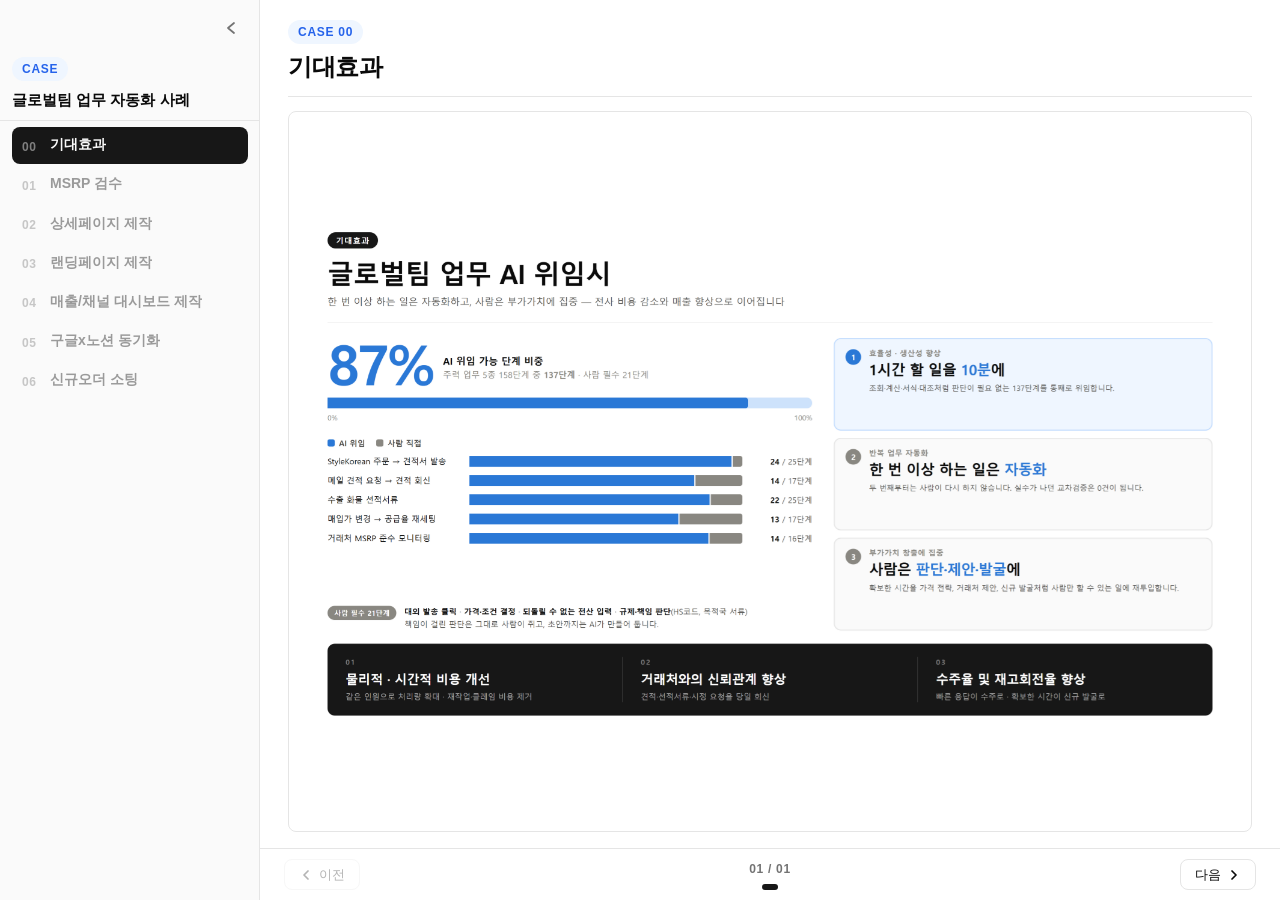
==== commit 90c530ac: "사례 6 추가 — 신규오더 소팅 슬라이드 2장: 예약 작업 설정 화면, Slack 자동 게시 결과.  Co-Authored-By: Claude Opus 5 (1M context) " ====
--- a/index.html
+++ b/index.html
@@ -514,6 +514,21 @@
                 "slides": [
                   {
                     "image": "01_google_notion_sync.png",
+                    "action": null
+                  }
+                ],
+                "hours": ""
+              },
+              {
+                "step": 6,
+                "title": "신규오더 소팅",
+                "slides": [
+                  {
+                    "image": "01_scheduled_task.png",
+                    "action": null
+                  },
+                  {
+                    "image": "02_slack_result.png",
                     "action": null
                   }
                 ],
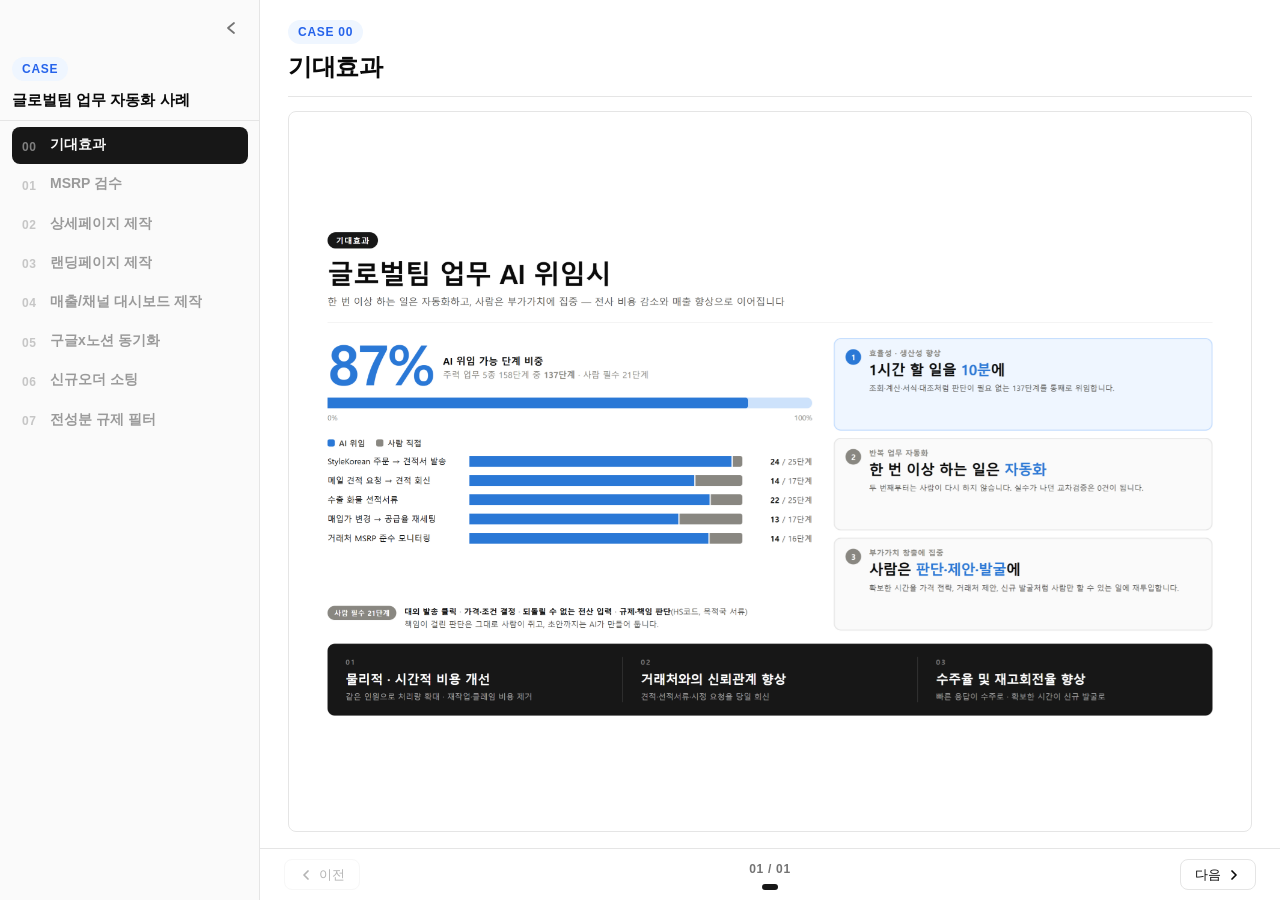
==== commit d2f10f07: "사례 7 추가 — 전성분 규제 필터 슬라이드 2장: 규제 필터 결과 시트, Slack EU INCI 스크리닝 플러그인 안내.  Co-Authored-By: Claude Opus 5" ====
--- a/index.html
+++ b/index.html
@@ -529,6 +529,21 @@
                   },
                   {
                     "image": "02_slack_result.png",
+                    "action": null
+                  }
+                ],
+                "hours": ""
+              },
+              {
+                "step": 7,
+                "title": "전성분 규제 필터",
+                "slides": [
+                  {
+                    "image": "01_ingredient_filter_sheet.png",
+                    "action": null
+                  },
+                  {
+                    "image": "02_slack_plugin_guide.png",
                     "action": null
                   }
                 ],
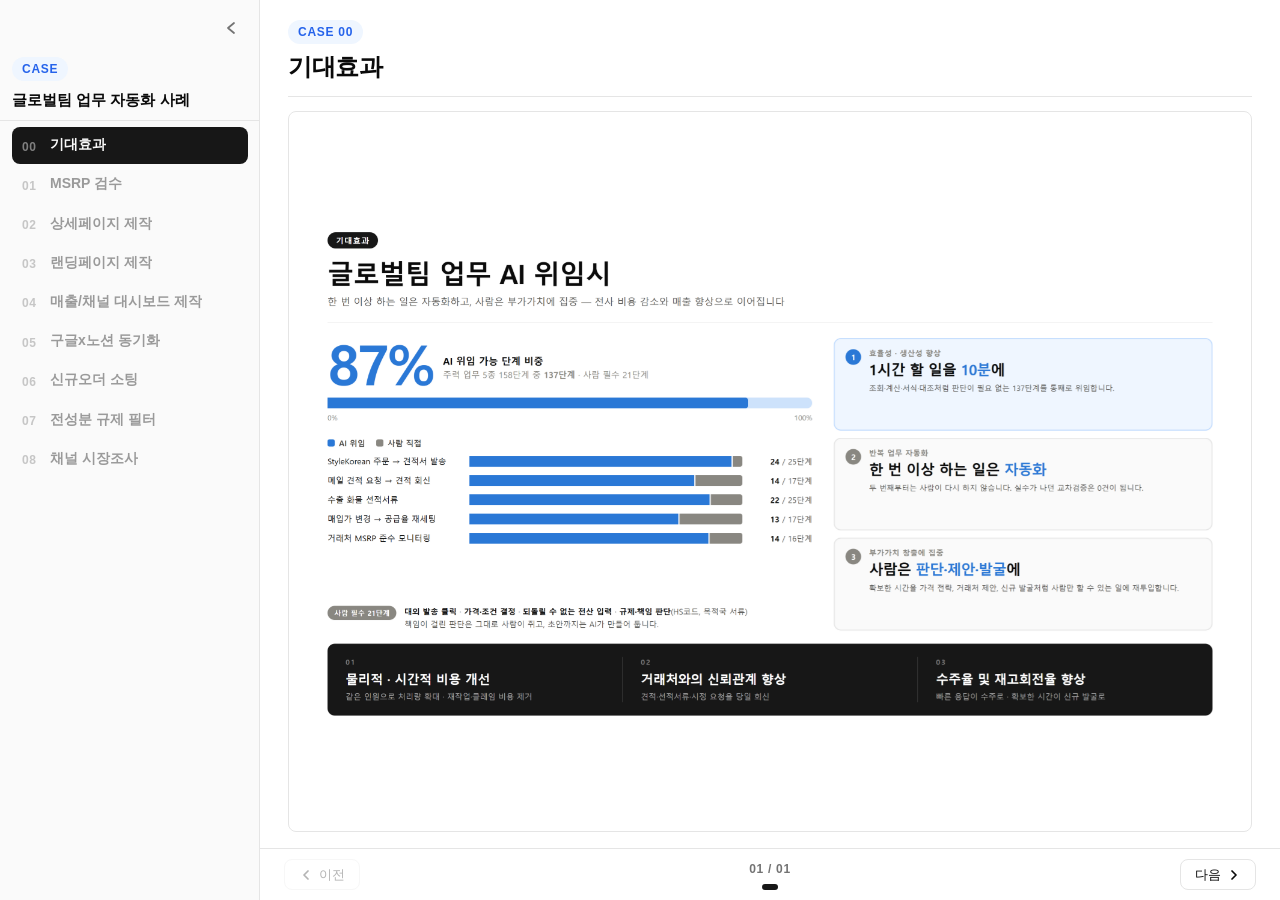
==== commit 800d2dc1: "사례 8 추가 — 채널 시장조사 슬라이드 3장: 채널 입점 정보 정리 시트, Slack 조사 스킬 배포 안내, K-Beauty 리테일 채널 조사 보고서.  Co-Authored-B" ====
--- a/index.html
+++ b/index.html
@@ -544,6 +544,33 @@
                   },
                   {
                     "image": "02_slack_plugin_guide.png",
+                    "action": null
+                  },
+                  {
+                    "image": "03_screening_result.png",
+                    "action": null
+                  },
+                  {
+                    "image": "04_email_report.png",
+                    "action": null
+                  }
+                ],
+                "hours": ""
+              },
+              {
+                "step": 8,
+                "title": "채널 시장조사",
+                "slides": [
+                  {
+                    "image": "01_channel_summary_sheet.png",
+                    "action": null
+                  },
+                  {
+                    "image": "02_slack_skill_guide.png",
+                    "action": null
+                  },
+                  {
+                    "image": "03_channel_research_report.png",
                     "action": null
                   }
                 ],
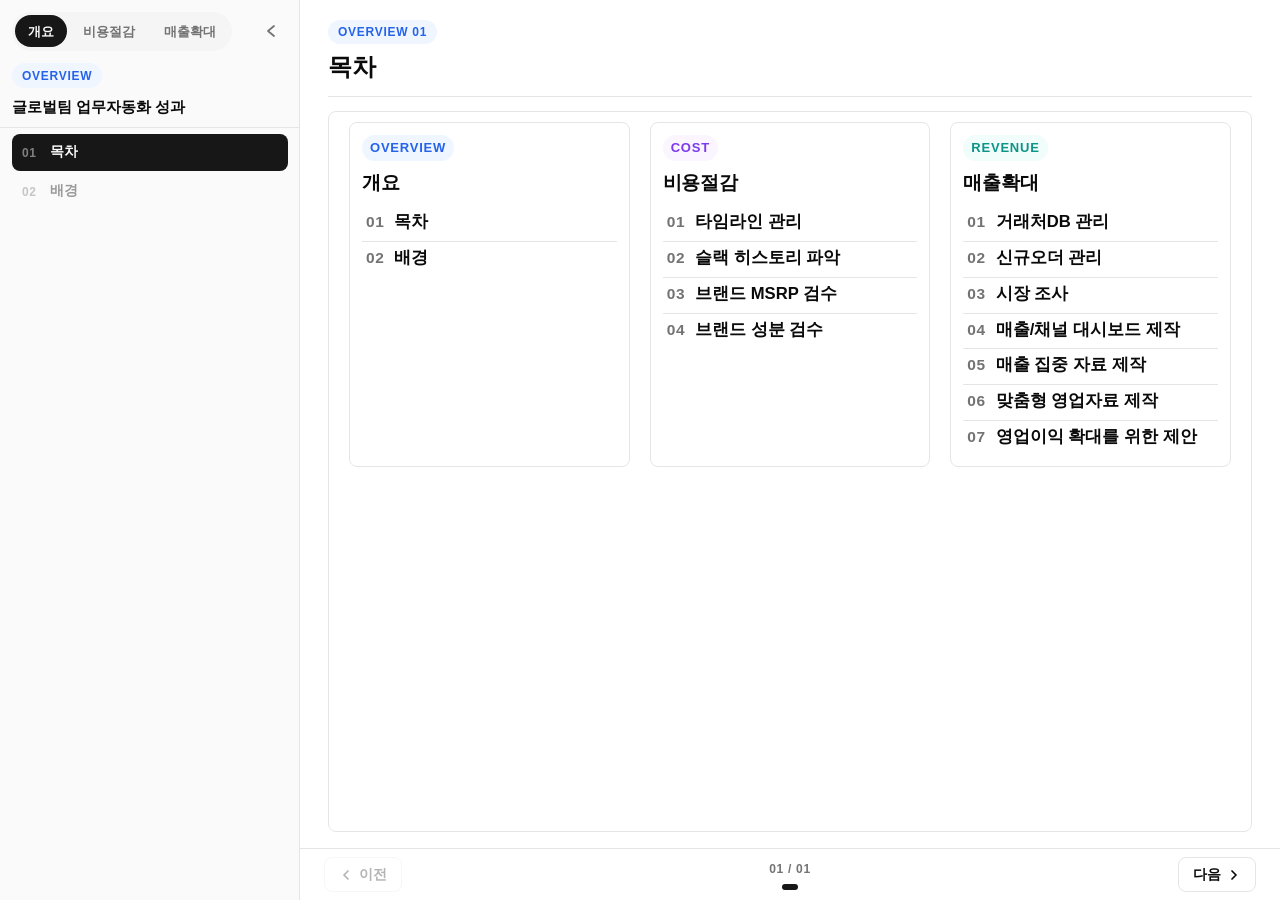
==== commit 92aff364: "사례발표 전면 개편 반영 — 개요/비용절감/매출확대 3탭, 13개 사례, 결과 강조 요약 - courses 구조를 overview/cost/revenue 3개 코스로 재편 - 각 " ====
--- a/index.html
+++ b/index.html
@@ -3,7 +3,7 @@
 <head>
 <meta charset="UTF-8">
 <meta name="viewport" content="width=device-width, initial-scale=1.0">
-<title>글로벌팀 업무 자동화 사례</title>
+<title>글로벌팀 업무자동화 성과</title>
 <style>
 /* ============================================================
    1. Design Tokens
@@ -14,8 +14,9 @@
   --accent:#2563eb; --accent-muted:#eff6ff; --accent-border:#bfdbfe;
   --advanced:#7c3aed; --advanced-muted:#faf5ff;
   --automation:#0d9488; --automation-muted:#f0fdfa;
+  --result:#dc2626; --result-muted:#fef2f2; --result-border:#fecaca;
   --radius:.5rem; --radius-full:9999px;
-  --sidebar-width:260px;
+  --sidebar-width:300px;
   --sidebar-transition:.22s ease;
   --slide-transition:.28s cubic-bezier(.4,0,.2,1);
 }
@@ -33,10 +34,11 @@
 /* ============================================================
    3. Course Tabs  (좌상단 기초/심화/자동화 pill)
    ============================================================ */
-.course-tabs{display:flex;gap:.2rem;background:var(--secondary);padding:.2rem;border-radius:var(--radius-full)}
+.course-tabs{display:flex;gap:.2rem;flex-shrink:0;background:var(--secondary);padding:.2rem;border-radius:var(--radius-full)}
 .course-tab{
-  padding:.35rem 1rem;border:none;border-radius:var(--radius-full);background:transparent;
-  font:600 .875rem/1.5 inherit;color:var(--muted-fg);cursor:pointer;white-space:nowrap;
+  padding:.4rem .8rem;border:none;border-radius:var(--radius-full);background:transparent;
+  font-family:inherit;font-weight:600;font-size:.8125rem;line-height:1.5;
+  color:var(--muted-fg);cursor:pointer;white-space:nowrap;
   transition:background .18s,color .18s;
 }
 .course-tab.active{background:var(--primary);color:var(--primary-fg)}
@@ -76,7 +78,9 @@
   color:var(--muted-fg);cursor:pointer;opacity:0;pointer-events:none;
   transition:opacity .2s,background .14s,color .14s;
 }
-.sidebar-reopen.visible{opacity:1;pointer-events:auto}
+.sidebar-reopen.visible{opacity:1;pointer-events:auto;box-shadow:0 1px 3px rgba(0,0,0,.08)}
+/* 접힌 상태: 재열기 버튼 자리를 확보 */
+.slide-area.sidebar-collapsed .slide{padding-left:3.5rem}
 .sidebar-reopen:hover{background:var(--secondary);color:var(--fg)}
 
 .sidebar-course-badge{
@@ -111,7 +115,7 @@
 .nav-info{display:flex;flex-direction:column;gap:.1rem;min-width:0}
 .nav-title{font-size:.875rem;font-weight:600;line-height:1.4;white-space:nowrap;overflow:hidden;text-overflow:ellipsis}
 .nav-item.active .nav-title{color:var(--primary-fg)}
-.nav-hours{font-size:.75rem;color:var(--muted-fg)}
+.nav-hours{font-size:.75rem;color:var(--muted-fg);white-space:nowrap;overflow:hidden;text-overflow:ellipsis}
 .nav-item.active .nav-hours{color:rgba(255,255,255,.4)}
 
 /* ============================================================
@@ -139,6 +143,33 @@
 .session-header-left{flex:1;min-width:0}
 .session-meta{display:flex;align-items:center;gap:.5rem;margin-bottom:.4rem}
 .session-title{font-size:1.5rem;font-weight:800;letter-spacing:-.02em;line-height:1.3}
+
+/* AS-IS / TO-BE 요약 (슬라이드 상단) */
+.slide-summary{
+  flex-shrink:0;display:flex;flex-direction:column;gap:.4rem;margin-bottom:.875rem;
+}
+/* 요약이 없는 슬라이드에서는 슬롯 자체를 숨긴다 */
+.slide-summary:empty{display:none;margin-bottom:0}
+.summary-row{display:flex;align-items:flex-start;gap:.5rem;font-size:.8125rem;line-height:1.55}
+.summary-label{
+  flex-shrink:0;width:56px;padding:.12rem 0;border-radius:var(--radius);
+  font-size:10px;font-weight:800;letter-spacing:.06em;text-align:center;
+  background:var(--secondary);color:var(--muted-fg);border:1px solid var(--border);
+}
+.summary-text{min-width:0;color:var(--muted-fg)}
+.summary-line{display:block}
+.summary-line::before{content:"· ";opacity:.6}
+.summary-line + .summary-line{margin-top:.15rem}
+.summary-row.is-goal .summary-label{
+  background:var(--accent-muted);color:var(--accent);border-color:var(--accent-border);
+}
+.summary-row.is-goal .summary-text{color:var(--fg);font-weight:600}
+
+.summary-row.is-result{font-size:.875rem}
+.summary-row.is-result .summary-label{
+  background:var(--result);color:#fff;border-color:var(--result);font-size:10.5px;
+}
+.summary-row.is-result .summary-text{color:var(--result);font-weight:800}
 
 .slide-action-box{
   flex-shrink:0;max-width:520px;display:flex;flex-direction:column;gap:.3rem;
@@ -178,6 +209,9 @@
 .image-slide.is-prev{transform:translateX(-100%)}
 .image-slide.is-active{transform:translateX(0)}
 .image-slide img{max-width:100%;max-height:100%;object-fit:contain;display:block}
+/* 한 슬라이드에 여러 장 나란히 (slide.images 배열) */
+.image-pair{display:flex;align-items:center;justify-content:center;gap:.75rem;width:100%;height:100%;padding:.5rem}
+.image-pair img{flex:0 1 auto;min-width:0;max-width:100%;max-height:100%;object-fit:contain;display:block}
 
 .image-placeholder{
   width:100%;height:100%;display:flex;flex-direction:column;align-items:center;justify-content:center;gap:.5rem;
@@ -185,6 +219,61 @@
 }
 .image-placeholder-label{font-size:.875rem;font-weight:600;color:var(--muted-fg)}
 .image-placeholder-sub{font-size:.75rem;color:var(--muted-fg);opacity:.7}
+
+/* html 슬라이드 (목차 등) */
+.html-slide{width:100%;height:100%;overflow:auto;padding:clamp(.75rem,2vh,1.5rem) clamp(1.25rem,2.6vw,2rem);display:flex}
+.toc{display:grid;grid-template-columns:repeat(3,1fr);gap:1.25rem;width:100%;align-content:start}
+.toc-col{display:flex;flex-direction:column;gap:clamp(.5rem,1.4vh,.875rem);padding:clamp(.875rem,2vh,1.25rem);border:1px solid var(--border);border-radius:var(--radius);background:var(--bg)}
+.toc-col-head{display:flex;flex-direction:column;gap:.5rem}
+.toc-tag{
+  align-self:flex-start;padding:.2rem .5rem;border-radius:var(--radius-full);
+  font-size:clamp(10px,1.5vh,13px);font-weight:800;letter-spacing:.06em;
+}
+.toc-tag.basic{background:var(--accent-muted);color:var(--accent)}
+.toc-tag.advanced{background:var(--advanced-muted);color:var(--advanced)}
+.toc-tag.automation{background:var(--automation-muted);color:var(--automation)}
+.toc-col-title{font-size:clamp(.875rem,min(2.3vh,1.5vw),1.25rem);font-weight:700;letter-spacing:-.01em}
+.toc-list{list-style:none;display:flex;flex-direction:column;gap:.125rem}
+.toc-list li{display:flex;gap:.625rem;align-items:baseline;padding:clamp(.3rem,.8vh,.5rem) .25rem;border-top:1px solid var(--border)}
+.toc-list li:first-child{border-top:0}
+.toc-num{font-size:clamp(.75rem,1.72vh,1rem);font-weight:700;letter-spacing:.04em;color:var(--muted-fg)}
+.toc-item{font-size:clamp(.75rem,min(2vh,1.3vw),1.125rem);font-weight:600;line-height:1.5}
+
+/* 보고형 카드 슬라이드 (배경) — 배지 → 제목 → 부제 → 구분선 → 섹션 → 2단 박스 → 배너 */
+.rep{display:flex;flex-direction:column;gap:clamp(.5rem,2.1vh,1.5rem);width:100%;max-width:1400px;margin:auto}
+.rep-pill{
+  align-self:flex-start;padding:.25rem .6rem;border-radius:var(--radius-full);
+  background:var(--accent);color:#fff;font-size:clamp(10px,1.45vh,13px);font-weight:800;letter-spacing:.06em;
+}
+.rep-title{font-size:clamp(1.25rem,min(3.55vh,2.3vw),2.125rem);font-weight:800;letter-spacing:-.02em;line-height:1.25}
+.rep-sub{font-size:clamp(.75rem,min(2.13vh,1.38vw),1.1875rem);line-height:1.5;color:var(--muted-fg)}
+.rep-div{border:0;border-top:1px solid var(--border);margin:0}
+.rep-label{
+  display:flex;align-items:center;gap:.4rem;
+  font-size:clamp(.6875rem,min(1.6vh,1.05vw),.9375rem);font-weight:700;letter-spacing:.1em;color:var(--muted-fg);
+}
+.rep-label .arrow{font-weight:400;opacity:.7}
+
+/* PDF 원페이지 보고서 구조: AS-IS / To-Be / 비즈니스 임팩트 3카드 */
+.rep-cards{display:grid;grid-template-columns:repeat(3,1fr);gap:clamp(.75rem,2.2vh,1.5rem);align-items:stretch}
+.rep-card{
+  display:flex;flex-direction:column;gap:clamp(.55rem,1.6vh,1.125rem);
+  padding:clamp(.875rem,2.2vh,1.5rem) clamp(.875rem,1.5vw,1.375rem);
+  background:#f6f7f9;border:1px solid transparent;border-radius:14px;
+}
+.rep-card.is-impact{background:var(--accent-muted);border-color:var(--accent-border)}
+.rep-card-head{
+  font-size:clamp(.9375rem,min(2.1vh,1.35vw),1.1875rem);font-weight:800;letter-spacing:-.01em;
+  line-height:1.3;margin-bottom:clamp(.1rem,.5vh,.35rem);
+}
+.rep-card.is-impact .rep-card-head{color:var(--accent)}
+.rep-item{display:flex;flex-direction:column;gap:.15rem}
+.rep-item-main{font-size:clamp(.8125rem,min(1.8vh,1.16vw),1rem);font-weight:600;line-height:1.45}
+.rep-item-main b{font-weight:800}
+.rep-item-sub{font-size:clamp(.75rem,min(1.55vh,1vw),.9375rem);line-height:1.5;color:var(--muted-fg)}
+.rep-item-key{font-size:clamp(.8125rem,min(1.8vh,1.16vw),1rem);font-weight:700;color:var(--accent);line-height:1.45}
+.rep-item-line{font-size:clamp(.75rem,min(1.6vh,1.04vw),.9375rem);line-height:1.5}
+.rep-num{font-weight:800;color:var(--accent)}
 
 .image-expand-btn{
   position:absolute;bottom:.5rem;right:.5rem;z-index:10;width:28px;height:28px;
@@ -208,7 +297,8 @@
 .slide-btn{
   display:flex;align-items:center;gap:.375rem;padding:.35rem .875rem;
   border:1px solid var(--border);border-radius:var(--radius);background:var(--bg);
-  font:600 .875rem/1.5 inherit;color:var(--fg);cursor:pointer;white-space:nowrap;
+  font-family:inherit;font-weight:600;font-size:.875rem;line-height:1.5;
+  color:var(--fg);cursor:pointer;white-space:nowrap;
   transition:background .13s,border-color .13s,opacity .13s;
 }
 .slide-btn:hover:not(:disabled){background:var(--secondary);border-color:#d4d4d4}
@@ -241,6 +331,8 @@
 .fs-overlay[hidden]{display:none}
 .fs-image-wrap{position:absolute;inset:0;display:flex;align-items:center;justify-content:center}
 .fs-image-wrap img{width:100%;height:100%;object-fit:contain;display:block}
+.fs-html{width:100%;height:100%;overflow:auto;background:var(--bg);color:var(--fg)}
+.fs-html[hidden]{display:none}
 .fs-nav{
   position:absolute;top:50%;transform:translateY(-50%);z-index:10;width:44px;height:44px;
   display:flex;align-items:center;justify-content:center;
@@ -257,6 +349,16 @@
   border:none;border-radius:6px;background:rgba(255,255,255,.12);color:#fff;cursor:pointer;transition:background .15s;
 }
 .fs-close:hover{background:rgba(255,255,255,.25)}
+
+/* 낮거나 좁은 창: 여백을 줄여 스크롤 없이 한 화면에 담는다 */
+@media (max-height:830px),(max-width:1380px){
+  .html-slide{padding:.625rem 1.25rem}
+  .rep{gap:.55rem}
+  .rep-cards{gap:.75rem}
+  .rep-card{padding:.75rem .875rem;gap:.5rem}
+  .toc-col{padding:.75rem;gap:.5rem}
+  .toc-list li{padding:.25rem .25rem}
+}
 
 /* ============================================================
    12. Mobile (<=768px) — 사이드바를 오버레이로, 슬라이드는 페이드로
@@ -279,11 +381,18 @@
   .session-header{flex-direction:column;gap:.75rem}
   .slide-action-box{width:100%;max-width:100%}
   .session-title{font-size:1.25rem}
+  .summary-label{width:50px}
   .session-body{height:auto;overflow:visible}
   .body-image{overflow:visible}
   .image-slider{position:relative;height:0;padding-bottom:56.25%;overflow:hidden}
   .image-slide{position:absolute;inset:0;opacity:0;transform:none!important;transition:opacity .22s}
   .image-slide.is-active{opacity:1}
+  .image-slider:has(.html-slide){height:auto;padding-bottom:0}
+  .image-slider:has(.html-slide) .image-slide{position:relative}
+  .html-slide{padding:1rem}
+  .toc{grid-template-columns:1fr}
+  .rep-cards{grid-template-columns:1fr}
+  .rep-title{font-size:1.25rem}
   .slide-nav{padding:.5rem 1rem}
   .slide-dots{flex-wrap:wrap;max-width:60vw}
 }
@@ -299,7 +408,7 @@
       <div class="sidebar-header">
         <div class="sidebar-top">
           <div class="course-tabs" id="course-tabs"></div>
-          <button class="sidebar-toggle" id="sidebar-toggle" title="사이드바 접기">
+          <button class="sidebar-toggle" id="sidebar-toggle" title="사이드바 접기 (B)">
             <svg width="14" height="14" viewBox="0 0 14 14" fill="none">
               <path d="M9 2L3 7l6 5" stroke="currentColor" stroke-width="1.75" stroke-linecap="round" stroke-linejoin="round"/>
             </svg>
@@ -314,7 +423,7 @@
 
   <!-- Slide Area -->
   <div class="slide-area">
-    <button class="sidebar-reopen" id="sidebar-reopen" title="사이드바 열기">
+    <button class="sidebar-reopen" id="sidebar-reopen" title="사이드바 열기 (B)">
       <svg width="14" height="14" viewBox="0 0 14 14" fill="none">
         <rect x=".5" y="2" width="13" height="1.5" rx=".75" fill="currentColor"/>
         <rect x=".5" y="6.25" width="13" height="1.5" rx=".75" fill="currentColor"/>
@@ -352,7 +461,7 @@
       <path d="M11 4L6 9l5 5" stroke="currentColor" stroke-width="2" stroke-linecap="round" stroke-linejoin="round"/>
     </svg>
   </button>
-  <div class="fs-image-wrap"><img id="fs-img" src="" alt=""></div>
+  <div class="fs-image-wrap"><img id="fs-img" src="" alt=""><div class="fs-html" id="fs-html" hidden></div></div>
   <button class="fs-nav next" id="fs-next">
     <svg width="18" height="18" viewBox="0 0 18 18" fill="none">
       <path d="M7 4l5 5-5 5" stroke="currentColor" stroke-width="2" stroke-linecap="round" stroke-linejoin="round"/>
@@ -374,30 +483,183 @@
    마커 줄은 정확히 8칸 들여쓰기 + "//__COURSES__" 여야 한다.
    ============================================================ */
         const COURSES = {
-          "cases": {
-            "tabLabel": "사례",
+          "overview": {
+            "tabLabel": "개요",
             "badgeClass": "basic",
-            "badgeText": "CASE",
-            "title": "글로벌팀 업무 자동화 사례",
+            "badgeText": "OVERVIEW",
+            "assetRoot": "cases",
+            "title": "글로벌팀 업무자동화 성과",
             "sessions": [
               {
-                "step": 0,
-                "title": "기대효과",
+                "step": 1,
+                "title": "목차",
                 "slides": [
                   {
-                    "image": "01_expected_impact.png",
+                    "html": "<div class=\"toc\"><div class=\"toc-col\"><div class=\"toc-col-head\"><span class=\"toc-tag basic\">OVERVIEW</span><span class=\"toc-col-title\">개요</span></div><ol class=\"toc-list\"><li><span class=\"toc-num\">01</span><span class=\"toc-item\">목차</span></li><li><span class=\"toc-num\">02</span><span class=\"toc-item\">배경</span></li></ol></div><div class=\"toc-col\"><div class=\"toc-col-head\"><span class=\"toc-tag advanced\">COST</span><span class=\"toc-col-title\">비용절감</span></div><ol class=\"toc-list\"><li><span class=\"toc-num\">01</span><span class=\"toc-item\">타임라인 관리</span></li><li><span class=\"toc-num\">02</span><span class=\"toc-item\">슬랙 히스토리 파악</span></li><li><span class=\"toc-num\">03</span><span class=\"toc-item\">브랜드 MSRP 검수</span></li><li><span class=\"toc-num\">04</span><span class=\"toc-item\">브랜드 성분 검수</span></li></ol></div><div class=\"toc-col\"><div class=\"toc-col-head\"><span class=\"toc-tag automation\">REVENUE</span><span class=\"toc-col-title\">매출확대</span></div><ol class=\"toc-list\"><li><span class=\"toc-num\">01</span><span class=\"toc-item\">거래처DB 관리</span></li><li><span class=\"toc-num\">02</span><span class=\"toc-item\">신규오더 관리</span></li><li><span class=\"toc-num\">03</span><span class=\"toc-item\">시장 조사</span></li><li><span class=\"toc-num\">04</span><span class=\"toc-item\">매출/채널 대시보드 제작</span></li><li><span class=\"toc-num\">05</span><span class=\"toc-item\">매출 집중 자료 제작</span></li><li><span class=\"toc-num\">06</span><span class=\"toc-item\">맞춤형 영업자료 제작</span></li><li><span class=\"toc-num\">07</span><span class=\"toc-item\">영업이익 확대를 위한 제안</span></li></ol></div></div>",
                     "action": null
                   }
                 ],
                 "hours": ""
               },
               {
+                "step": 2,
+                "title": "배경",
+                "slides": [
+                  {
+                    "html": "<div class=\"rep\"><span class=\"rep-pill\">BACKGROUND</span><h2 class=\"rep-title\">AI 도입 배경</h2><p class=\"rep-sub\">글로벌팀 주력 업무의 <span class=\"rep-num\">68%</span>를 차지하는 단순 반복 작업을 AI에 위임하여,<br>확보된 리소스를 수주율 및 재고회전율 향상 등 핵심 가치 창출에 집중하고자 합니다.</p><hr class=\"rep-div\"><div class=\"rep-label\">AS-IS <span class=\"arrow\">➜</span> TO-BE</div><div class=\"rep-cards\"><div class=\"rep-card\"><div class=\"rep-card-head\">AS-IS</div><div class=\"rep-item\"><p class=\"rep-item-main\">주력 업무 총 152단계 중 <b>104단계(68%)</b>가 단순 반복</p><p class=\"rep-item-sub\">조회·계산·서식·대조 등 판단 불필요</p></div><div class=\"rep-item\"><p class=\"rep-item-main\">비효율적인 시간 소모</p><p class=\"rep-item-sub\">채널 1개 조사에 1시간 소요</p><p class=\"rep-item-sub\">단순 반복 처리에 하루 일과 소모</p></div></div><div class=\"rep-card\"><div class=\"rep-card-head\">To-Be</div><div class=\"rep-item\"><p class=\"rep-item-main\">반복 업무 68%를 전면 위임</p><p class=\"rep-item-sub\">사람이 직접 하던 104단계를 자동화</p></div><div class=\"rep-item\"><p class=\"rep-item-main\">소요 시간 83% 극적 절감</p><p class=\"rep-item-sub\">기존 1시간 걸리던 업무를 10분으로 단축</p></div><div class=\"rep-item\"><p class=\"rep-item-main\">사람은 핵심 업무에만 집중</p><p class=\"rep-item-sub\">고부가가치를 창출하는 48단계 판단 업무</p></div></div><div class=\"rep-card is-impact\"><div class=\"rep-card-head\">비즈니스 임팩트</div><div class=\"rep-item\"><p class=\"rep-item-key\">수주율 향상</p><p class=\"rep-item-line\">견적·선적 서류·시정 요청 당일 회신</p><p class=\"rep-item-line\">→ 고객 대응력 및 수주 성공률 극대화</p></div><div class=\"rep-item\"><p class=\"rep-item-key\">재고회전율 극대화</p><p class=\"rep-item-line\">발주 주기 및 재고 등락 실시간 파악</p><p class=\"rep-item-line\">→ 선제적 대응으로 재고 건전성 확보</p></div></div></div></div>",
+                    "action": null
+                  }
+                ],
+                "hours": ""
+              }
+            ]
+          },
+          "cost": {
+            "tabLabel": "비용절감",
+            "badgeClass": "advanced",
+            "badgeText": "COST",
+            "assetRoot": "cases",
+            "title": "비용절감 자동화 사례",
+            "sessions": [
+              {
                 "step": 1,
-                "title": "MSRP 검수",
+                "title": "타임라인 관리",
+                "hours": "아티팩트 · Slack MCP",
+                "assetDir": "step09",
                 "slides": [
                   {
+                    "images": [
+                      "01_todo_calendar.png",
+                      "02_todo_progress.png"
+                    ],
+                    "summary": [
+                      {
+                        "label": "역할",
+                        "text": "아티팩트를 이용한 업무 통합 관리 툴, 슬랙·MCP 연동으로 실무 활용 가능성 확대"
+                      },
+                      {
+                        "label": "AS-IS",
+                        "text": "각각의 바이어 일정 및 포워더, 재입고 일정 건별 수동 관리 한계 및 병목 파악 어려움"
+                      },
+                      {
+                        "label": "TO-BE",
+                        "text": [
+                          "일정 관리 정확도 향상 및 재입고 자동 알림 설정으로 빠른 재고 확보",
+                          "바이어 마케팅·프로모션 원스톱 관리 & 업무 병목 및 백로그 관리로 선제 대응 및 업무 효율화"
+                        ]
+                      },
+                      {
+                        "label": "결과",
+                        "text": "AX팀에서 전사 배포한 우수사례로 선정되어 전사원 업무 효율화 제고"
+                      }
+                    ],
+                    "action": null,
+                    "assetDir": "step09"
+                  },
+                  {
+                    "image": "03_slack_share.png",
+                    "action": {
+                      "label": "산출물",
+                      "items": [
+                        {
+                          "desc": "결과",
+                          "link": {
+                            "href": "assets/cases/step09/files/artifact_timeline.html",
+                            "text": "아티팩트 타임라인 관리 툴 열기"
+                          }
+                        }
+                      ]
+                    },
+                    "assetDir": "step09"
+                  }
+                ]
+              },
+              {
+                "step": 2,
+                "title": "슬랙 히스토리 파악",
+                "hours": "Claude 에이전트 · Slack MCP",
+                "assetDir": "step10",
+                "slides": [
+                  {
+                    "image": "01_slack_asis.png",
+                    "summary": [
+                      {
+                        "label": "역할",
+                        "text": "클로드 에이전트, MCP를 통한 슬랙 검색 효율"
+                      },
+                      {
+                        "label": "AS-IS",
+                        "text": "브랜드 관련 정보 산재, 필요 정보 서치에 불필요한 시간 소요 및 미스컴 발생"
+                      },
+                      {
+                        "label": "TO-BE",
+                        "text": [
+                          "공지 및 업데이트(리뉴얼·CPNP·신규입점 등) 일괄 서치·정리하여 전체 히스토리를 한눈에 파악, 타부서와의 미스컴 방지, 업무 피로도 경감",
+                          "→ 영업 추가 활용 가능 (e.g. [Monthly New Brands])"
+                        ]
+                      },
+                      {
+                        "label": "결과",
+                        "text": "1일 평균 1시간 소요 → 5분 (12배 효율 향상)"
+                      }
+                    ],
+                    "action": null,
+                    "assetDir": "step10"
+                  },
+                  {
+                    "image": "02_slack_search_2.png",
+                    "action": null,
+                    "assetDir": "step10"
+                  },
+                  {
+                    "image": "03_slack_mail_sent.png",
+                    "action": {
+                      "label": "산출물",
+                      "items": [
+                        {
+                          "desc": "결과",
+                          "link": {
+                            "href": "assets/cases/step10/files/monthly_new_brands.html",
+                            "text": "[Monthly New Brands] 신규 입점 브랜드 열기"
+                          }
+                        }
+                      ]
+                    },
+                    "assetDir": "step10"
+                  }
+                ]
+              },
+              {
+                "step": 3,
+                "title": "브랜드 MSRP 검수",
+                "hours": "Claude in Chrome",
+                "assetDir": "step01",
+                "slides": [
+                  {
                     "image": "02_claude_in_chrome_2.png",
-                    "action": null
+                    "summary": [
+                      {
+                        "label": "역할",
+                        "text": "자동으로 웹사이트에서 MSRP 위반 여부를 클로드가 확인"
+                      },
+                      {
+                        "label": "AS-IS",
+                        "text": [
+                          "채널별 판매가를 영업담당자가 수기 확인하여 전 채널 전수 점검 시 최소 30분 이상 소요",
+                          "MSRP 위반을 사후에 인지하는 경우도 많았음"
+                        ]
+                      },
+                      {
+                        "label": "TO-BE",
+                        "text": "클로드가 웹사이트에서 MSRP를 자동 수집하여 위반 여부를 5분 이내에 확인 가능하게 됨 → MSRP 위반 여부 조기 발견으로 시장 가격 질서 확립 및 브랜드사와의 장기적 신뢰도 제고"
+                      },
+                      {
+                        "label": "결과",
+                        "text": "건당 소요시간 30분 → 5분 (소요시간 약 83% 감소)"
+                      }
+                    ],
+                    "action": null,
+                    "assetDir": "step01"
                   },
                   {
                     "image": "01_claude_in_chrome.png",
@@ -406,74 +668,245 @@
                       "type": "download",
                       "path": "assets/cases/step01/files/BOJ_Relief_Sun_UK_price_check.xlsx",
                       "text": "BOJ Relief Sun UK 가격비교.xlsx"
-                    }
+                    },
+                    "assetDir": "step01"
                   }
-                ],
-                "hours": ""
+                ]
+              },
+              {
+                "step": 4,
+                "title": "브랜드 성분 검수",
+                "hours": "INCI 규제 자동 필터",
+                "assetDir": "step07",
+                "slides": [
+                  {
+                    "image": "01_ingredient.png",
+                    "summary": [
+                      {
+                        "label": "역할",
+                        "text": "EU 규제 성분 검사툴로 전 브랜드/전 제품 규제 저촉 사항 확인"
+                      },
+                      {
+                        "label": "AS-IS",
+                        "text": "인적 자원의 한계로 전 브랜드/전 제품에 대한 규제 확인이 어려워 쉽백/리콜 등 이슈 발생 후에야 대응 가능"
+                      },
+                      {
+                        "label": "TO-BE",
+                        "text": [
+                          "EU 규제 성분 툴로 전 브랜드/전 제품 전수 스크리닝 가능 → 이슈 발생 가능 제품들에 대한 사전 조치 가능",
+                          "실투 뿐만 아니라 거래처와 브랜드사의 위험까지 사전 방지"
+                        ]
+                      },
+                      {
+                        "label": "결과",
+                        "text": "인적 자원 한계로 전 제품 스크리닝은 불가능 → 3주 동안 INCI 보유 전제품을 스크리닝하여 EU 규제 저촉 제품 확인 가능"
+                      }
+                    ],
+                    "action": null,
+                    "assetDir": "step07"
+                  },
+                  {
+                    "image": "02_ingredient.png",
+                    "action": null,
+                    "assetDir": "step07"
+                  },
+                  {
+                    "image": "03_ingredient.png",
+                    "action": null,
+                    "assetDir": "step07"
+                  },
+                  {
+                    "image": "04_ingredient.png",
+                    "action": null,
+                    "assetDir": "step07"
+                  }
+                ]
+              }
+            ]
+          },
+          "revenue": {
+            "tabLabel": "매출확대",
+            "badgeClass": "automation",
+            "badgeText": "REVENUE",
+            "assetRoot": "cases",
+            "title": "매출확대 자동화 사례",
+            "sessions": [
+              {
+                "step": 1,
+                "title": "거래처DB 관리",
+                "hours": "구글 시트 × 노션 동기화",
+                "assetDir": "step05",
+                "slides": [
+                  {
+                    "image": "01_cms_list.png",
+                    "summary": [
+                      {
+                        "label": "역할",
+                        "text": "구글 거래처 DB를 글로벌팀 노션(영업 관련 자료 아카이브)에 동기화"
+                      },
+                      {
+                        "label": "AS-IS",
+                        "text": "거래처 정보 DB는 구글 시트 및 노션, 글로벌팀 영업 자료는 노션으로 나뉘어 데이터가 분산되어 있었음"
+                      },
+                      {
+                        "label": "TO-BE",
+                        "text": "구글 시트에 입력한 거래처 DB를 매일 노션에 자동 반영 → 데이터 아카이브 통합"
+                      },
+                      {
+                        "label": "결과",
+                        "text": "영업 데이터 통합으로 거래처 및 영업 정보를 빠르게 취합 가능. 이 덕분에 브랜드사 요청에도 효율적으로 대응 가능"
+                      }
+                    ],
+                    "action": null,
+                    "assetDir": "step05"
+                  },
+                  {
+                    "image": "01_partner_db.png",
+                    "action": null,
+                    "assetDir": "step05"
+                  },
+                  {
+                    "image": "02_partner_db.png",
+                    "action": null,
+                    "assetDir": "step05"
+                  },
+                  {
+                    "image": "04_moev_channel_summary.png",
+                    "action": null,
+                    "assetDir": "step05"
+                  }
+                ]
               },
               {
                 "step": 2,
-                "title": "상세페이지 제작",
+                "title": "신규오더 관리",
+                "hours": "시트–CMS 대조 · Slack 알림",
+                "assetDir": "step06",
                 "slides": [
                   {
-                    "image": "01_prompt.png",
-                    "action": null
-                  },
-                  {
-                    "image": "02_prompt.png",
-                    "action": null
-                  },
-                  {
-                    "image": "03_prompt.png",
-                    "action": {
-                      "label": "산출물",
-                      "items": [
-                        {
-                          "desc": "결과",
-                          "link": {
-                            "href": "assets/cases/step02/files/nature_republic_output.html",
-                            "text": "Nature Republic 산출물 열기"
-                          }
-                        }
-                      ]
-                    }
+                    "image": "01_cr_inquiry_stats.png",
+                    "summary": [
+                      {
+                        "label": "역할",
+                        "text": "오더 누락 원천 차단 알람"
+                      },
+                      {
+                        "label": "AS-IS",
+                        "text": "CR 확인 지연으로 오더 프로세스 정체 및 재고 확보 실패"
+                      },
+                      {
+                        "label": "TO-BE",
+                        "text": "글로벌팀 거래처 DB – CMS CR 자동 대조 및 글로벌팀 슬랙 알람 → 오더 누락 가능성 원천 차단"
+                      },
+                      {
+                        "label": "결과",
+                        "text": "오더 누락 가능성 원천 차단으로 거래처와의 신뢰관계 제고 및 매출 증대 기여"
+                      }
+                    ],
+                    "action": null,
+                    "assetDir": "step06"
+                  },
+                  {
+                    "image": "01_new_order.png",
+                    "action": null,
+                    "assetDir": "step06"
+                  },
+                  {
+                    "image": "02_new_order.png",
+                    "action": null,
+                    "assetDir": "step06"
                   }
-                ],
-                "hours": ""
+                ]
               },
               {
                 "step": 3,
-                "title": "랜딩페이지 제작",
+                "title": "시장 조사",
+                "hours": "채널 조사 자동화",
+                "assetDir": "step08",
                 "slides": [
                   {
-                    "image": "01_prompt.png",
-                    "action": {
-                      "label": "산출물",
-                      "items": [
-                        {
-                          "desc": "결과",
-                          "link": {
-                            "href": "assets/cases/step03/files/nature_republic_landing.html",
-                            "text": "Nature Republic 랜딩페이지 열기"
-                          }
-                        }
-                      ]
-                    }
+                    "image": "01_market_research.png",
+                    "summary": [
+                      {
+                        "label": "역할",
+                        "text": "단기간에 대량의 채널 조사를 가능케 하는 자동화 툴"
+                      },
+                      {
+                        "label": "AS-IS",
+                        "text": "1개 채널 조사에 최소 1시간 이상 소요되어 아웃바운드 영업을 위한 포괄적인 영업지도 구축 난항"
+                      },
+                      {
+                        "label": "TO-BE",
+                        "text": "자동 조사 툴 배포로 채널당 10분 이하로 단축 → 3주간 인당 평균 60개 채널 확보 (동일 퀄리티 유지)"
+                      },
+                      {
+                        "label": "결과",
+                        "text": "건당 1시간 이상 소요되던 채널 조사 업무를 10분으로 단축 (소요시간 약 83% 단축), 글로벌팀 사원 6명이 3주간 인당 평균 60개 채널 조사하여 아웃바운드 활용 가능한 DB 구축"
+                      }
+                    ],
+                    "action": null,
+                    "assetDir": "step08"
+                  },
+                  {
+                    "image": "02_market_research.png",
+                    "action": null,
+                    "assetDir": "step08"
+                  },
+                  {
+                    "image": "03_market_research.png",
+                    "action": null,
+                    "assetDir": "step08"
                   }
-                ],
-                "hours": ""
+                ]
               },
               {
                 "step": 4,
                 "title": "매출/채널 대시보드 제작",
+                "hours": "데이터 기반 영업 나침반",
+                "assetDir": "step04",
                 "slides": [
                   {
+                    "image": "01_brand_revenue_trend.png",
+                    "summary": [
+                      {
+                        "label": "역할",
+                        "text": "팀 전체가 실시간으로 실적을 모니터링하고 인사이트를 도출할 수 있는 '데이터 기반 영업 전략 나침반'"
+                      },
+                      {
+                        "label": "AS-IS",
+                        "text": "매번 엑셀 데이터를 다운로드하여 수기로 취합·가공하여 물리적 시간적 리소스 낭비가 큼"
+                      },
+                      {
+                        "label": "TO-BE",
+                        "text": "실시간 대시보드 연동으로 가공 비용 대폭 절감 → 팀 전원이 현시점 실적 추이(매출/이익)를 상시 파악하며 데이터 기반의 피드백 및 영업 의사결정 속도 제고"
+                      },
+                      {
+                        "label": "결과",
+                        "text": "데이터 취합·가공 리드타임 95% 이상 단축 (건당 최대 4시간 → 5분 이내)"
+                      }
+                    ],
+                    "action": {
+                      "label": "산출물",
+                      "type": "download",
+                      "path": "assets/cases/step04/files/brand_revenue_trend_2026_1_5.xlsx",
+                      "text": "2026년 1-5월 법인 브랜드 매출 추이.xlsx"
+                    },
+                    "assetDir": "step04"
+                  },
+                  {
                     "image": "01_revenue_1.png",
-                    "action": null
+                    "action": {
+                      "label": "산출물",
+                      "type": "download",
+                      "path": "assets/cases/step04/files/globalteam_tracking_2026.xlsx",
+                      "text": "글로벌팀_트래킹(2026).xlsx"
+                    },
+                    "assetDir": "step04"
                   },
                   {
                     "image": "02_channel_1.png",
-                    "action": null
+                    "action": null,
+                    "assetDir": "step04"
                   },
                   {
                     "image": "03_revenue_2.png",
@@ -488,7 +921,8 @@
                           }
                         }
                       ]
-                    }
+                    },
+                    "assetDir": "step04"
                   },
                   {
                     "image": "04_channel_2.png",
@@ -503,78 +937,163 @@
                           }
                         }
                       ]
-                    }
+                    },
+                    "assetDir": "step04"
                   }
-                ],
-                "hours": ""
+                ]
               },
               {
                 "step": 5,
-                "title": "구글x노션 동기화",
+                "title": "매출 집중 자료 제작",
+                "hours": "MCP · 거래처 밀착 관리",
+                "assetDir": "step11",
                 "slides": [
                   {
-                    "image": "01_google_notion_sync.png",
-                    "action": null
+                    "image": "01_pivot_asis.png",
+                    "summary": [
+                      {
+                        "label": "역할",
+                        "text": "MCP를 활용한 주요 거래처 밀착 관리"
+                      },
+                      {
+                        "label": "AS-IS",
+                        "text": "엑셀, 피벗 테이블로 매출 추이 수기 관리"
+                      },
+                      {
+                        "label": "TO-BE",
+                        "text": [
+                          "매출 추이 및 브랜드별 발주 주기, 등락 실시간 분석 가능",
+                          "바이어 맞춤형 영업 및 제안 가능, 양질의 정보로 미팅 구성"
+                        ]
+                      },
+                      {
+                        "label": "결과",
+                        "text": "건당 1~2시간 소요 → 20분으로 단축, 바이어 비대면 미팅 증가 (4~6배 증가)"
+                      }
+                    ],
+                    "action": null,
+                    "assetDir": "step11"
+                  },
+                  {
+                    "image": "02_moars_summary.png",
+                    "action": {
+                      "label": "산출물",
+                      "items": [
+                        {
+                          "desc": "바이어 미팅 자료",
+                          "link": {
+                            "href": "assets/cases/step11/files/buyer_meeting_kbeauty_market.html",
+                            "text": "한국 코스메틱 시장 성장 (20~25) 열기"
+                          }
+                        }
+                      ],
+                      "type": "download",
+                      "path": "assets/cases/step11/files/moars_2025_2026_h1.xlsx",
+                      "text": "MOARS 2025~2026년 상반기 비교.xlsx"
+                    },
+                    "assetDir": "step11"
                   }
-                ],
-                "hours": ""
+                ]
               },
               {
                 "step": 6,
-                "title": "신규오더 소팅",
+                "title": "맞춤형 영업자료 제작",
+                "hours": "Claude · 영업자료 다각화",
+                "assetDir": "step12",
                 "slides": [
                   {
-                    "image": "01_scheduled_task.png",
-                    "action": null
-                  },
-                  {
-                    "image": "02_slack_result.png",
-                    "action": null
+                    "image": "01_hair_promotion.png",
+                    "summary": [
+                      {
+                        "label": "역할",
+                        "text": "Claude를 활용한 영업 자료 다각화"
+                      },
+                      {
+                        "label": "AS-IS",
+                        "text": "개개인의 메일 소통으로 추가 영업 및 오더 메이드"
+                      },
+                      {
+                        "label": "TO-BE",
+                        "text": [
+                          "다각화한 영업 자료로 보수적 바이어 탭핑, 추가 브랜드 및 매출 창출, buyer-account manager 간 소통 활성화",
+                          "바이어향 자료(Selling Guide)로 정성적 케어 증대"
+                        ]
+                      },
+                      {
+                        "label": "결과",
+                        "text": "더마 매출 (+160.5%), 헤어 매출 (+129.4%), 네이처리퍼블릭 매출 (+320%), 출고 수량 (+770%)"
+                      }
+                    ],
+                    "action": {
+                      "label": "산출물",
+                      "type": "download",
+                      "path": "assets/cases/step12/files/hair_promotion_guide.pptx",
+                      "text": "Hair Promotion Guide (헤어프로모션).pptx"
+                    },
+                    "assetDir": "step12"
+                  },
+                  {
+                    "image": "02_derma_promotion.png",
+                    "action": {
+                      "label": "산출물",
+                      "items": [
+                        {
+                          "desc": "벌크메일",
+                          "link": {
+                            "href": "assets/cases/step12/files/derma_promotion_bulk_mail.html",
+                            "text": "더마프로모션 벌크메일 열기"
+                          }
+                        }
+                      ],
+                      "type": "download",
+                      "path": "assets/cases/step12/files/k_derma_selling_guide.pptx",
+                      "text": "K-Derma Brands Selling Guide (더마프로모션).pptx"
+                    },
+                    "assetDir": "step12"
+                  },
+                  {
+                    "images": [
+                      {
+                        "image": "03_prompt.png",
+                        "assetDir": "step02"
+                      },
+                      {
+                        "image": "01_prompt.png",
+                        "assetDir": "step03"
+                      }
+                    ],
+                    "action": {
+                      "label": "산출물",
+                      "items": [
+                        {
+                          "desc": "산출물",
+                          "link": {
+                            "href": "assets/cases/step02/files/nature_republic_output.html",
+                            "text": "Nature Republic 산출물 열기"
+                          }
+                        },
+                        {
+                          "desc": "랜딩",
+                          "link": {
+                            "href": "assets/cases/step03/files/nature_republic_landing.html",
+                            "text": "Nature Republic 랜딩페이지 열기"
+                          }
+                        }
+                      ]
+                    }
                   }
-                ],
-                "hours": ""
+                ]
               },
               {
                 "step": 7,
-                "title": "전성분 규제 필터",
+                "title": "영업이익 확대를 위한 제안",
+                "hours": "Next Step",
                 "slides": [
                   {
-                    "image": "01_ingredient_filter_sheet.png",
-                    "action": null
-                  },
-                  {
-                    "image": "02_slack_plugin_guide.png",
-                    "action": null
-                  },
-                  {
-                    "image": "03_screening_result.png",
-                    "action": null
-                  },
-                  {
-                    "image": "04_email_report.png",
+                    "html": "<div class=\"rep\"><span class=\"rep-pill\" style=\"background:var(--primary);color:#fff;\">CONCLUSION</span><h2 class=\"rep-title\">영업이익 확대를 위한 제안</h2><p class=\"rep-sub\">글로벌팀은 현재의 성과에 안주하지 않고, 비용 절감과 매출 확대를 더욱 가속화하겠습니다.<br>이를 위해 AI 활용 인프라에 대한 전폭적인 지원을 요청 드립니다.</p><hr class=\"rep-div\"><div class=\"rep-label\">목표 달성을 위한 필수 요청 사항</div><div class=\"rep-cards\"><div class=\"rep-card\"><div class=\"rep-card-head\">비용 개선 (Cost)</div><div class=\"rep-item\"><p class=\"rep-item-main\">운영비용 절감</p><p class=\"rep-item-sub\">단순 반복 업무의 100% 자동화 달성</p><p class=\"rep-item-sub\">데이터 수작업 등 불필요한 부대비용 및 리소스 낭비 ZERO 화</p></div></div><div class=\"rep-card\"><div class=\"rep-card-head\">매출 확대 (Revenue)</div><div class=\"rep-item\"><p class=\"rep-item-main\">신규 및 기존 영업망 강화</p><p class=\"rep-item-sub\">시장 조사 자동화를 통한 선제적 아웃바운드 신규 매출 확보</p><p class=\"rep-item-sub\">기존 거래처 밀착 대응 및 제안 퀄리티 향상으로 수주율(Win-rate) 개선</p></div></div><div class=\"rep-card is-impact\"><div class=\"rep-card-head\">지원 요청 사항</div><div class=\"rep-item\"><p class=\"rep-item-key\">1. 클로드(Claude) 토큰 증설</p><p class=\"rep-item-line\">대량의 데이터 분석 및 글로벌 채널 모니터링 확대를 위한 필수 인프라 지원</p></div><div class=\"rep-item\"><p class=\"rep-item-key\">2. 연동(MCP/API) 권한 확보</p><p class=\"rep-item-line\">사내 데이터 및 주요 워크스페이스와의 즉각적인 연동을 위한 보안 권한 승인</p></div></div></div></div>",
                     "action": null
                   }
-                ],
-                "hours": ""
-              },
-              {
-                "step": 8,
-                "title": "채널 시장조사",
-                "slides": [
-                  {
-                    "image": "01_channel_summary_sheet.png",
-                    "action": null
-                  },
-                  {
-                    "image": "02_slack_skill_guide.png",
-                    "action": null
-                  },
-                  {
-                    "image": "03_channel_research_report.png",
-                    "action": null
-                  }
-                ],
-                "hours": ""
+                ]
               }
             ]
           }
@@ -666,8 +1185,12 @@
 /* ============================================================
    Render — Slides
    ============================================================ */
-function imagePath(course, step, filename){
-  return `assets/${course}/step${pad(step)}/${filename}`;
+function imagePath(course, session, slide){
+  // 에셋 폴더는 slide.assetDir → session.assetDir → step{NN} 순으로 결정.
+  // 회차 번호를 바꿔도 이미지 폴더는 그대로 둘 수 있다.
+  const dir = slide.assetDir || session.assetDir || `step${pad(session.step)}`;
+  const root = COURSES[course].assetRoot || course;
+  return `assets/${root}/${dir}/${slide.image}`;
 }
 
 function placeholderHtml(label, sub){
@@ -682,16 +1205,47 @@
   </div>`;
 }
 
+function summaryRowsHtml(rows){
+  if (!Array.isArray(rows) || !rows.length) return '';
+  return rows.map(it => {
+    const goal = String(it.label || '').toUpperCase().replace(/[^A-Z]/g, '') === 'TOBE';
+    const result = String(it.label || '').trim() === '결과';
+    return `<div class="summary-row${goal ? ' is-goal' : ''}${result ? ' is-result' : ''}">`
+      + (it.label ? `<span class="summary-label">${esc(it.label)}</span>` : '')
+      + `<span class="summary-text">${Array.isArray(it.text)
+          ? it.text.map(line => `<span class="summary-line">${esc(line)}</span>`).join('')
+          : esc(it.text || '')}</span></div>`;
+  }).join('');
+}
+
 function renderSlides(){
   const data = COURSES[currentCourse];
   document.getElementById('slides-container').innerHTML = data.sessions.map((s,i) => {
     const imagesHtml = (s.slides?.length ? s.slides : [null]).map((sl,j) => {
+      if (sl && sl.html){
+        return `<div class="image-slide${j===0?' is-active':''}" data-img-index="${j}">
+          <div class="html-slide">${sl.html}</div>
+        </div>`;
+      }
+      if (sl && Array.isArray(sl.images) && sl.images.length){
+        const eager = (i===currentSession && j===0);
+        // 항목은 "파일명" 또는 {image, assetDir} — 에셋 폴더가 다른 이미지도 한 슬라이드에 묶을 수 있다
+        const imgs = sl.images.map((it,k) => {
+          const e = (typeof it === 'string') ? {image:it} : it;
+          const src = imagePath(currentCourse, s, {...sl, ...e});
+          return `<img ${eager ? `src="${esc(src)}"` : `data-src="${esc(src)}"`}
+            alt="${esc(s.title)} - ${j+1}-${k+1}" onerror="this.style.display='none'">`;
+        }).join('');
+        return `<div class="image-slide${j===0?' is-active':''}" data-img-index="${j}">
+          <div class="image-pair">${imgs}</div>
+        </div>`;
+      }
       if (!sl || !sl.image){
         return `<div class="image-slide${j===0?' is-active':''}" data-img-index="${j}">
           ${placeholderHtml('이미지 준비 중', `${s.title} · 슬라이드 ${j+1}`)}
         </div>`;
       }
-      const src = imagePath(currentCourse, s.step, sl.image);
+      const src = imagePath(currentCourse, s, sl);
       // 현재 회차의 첫 장만 즉시 로드, 나머지는 data-src 로 lazy
       const attr = (i===currentSession && j===0) ? `src="${esc(src)}"` : `data-src="${esc(src)}"`;
       return `<div class="image-slide${j===0?' is-active':''}" data-img-index="${j}">
@@ -714,6 +1268,7 @@
           </div>
           <div class="slide-action-box"></div>
         </div>
+        <div class="slide-summary"></div>
         <div class="session-body">
           <div class="body-image">
             <div class="image-slider">${imagesHtml}</div>
@@ -749,8 +1304,9 @@
         else if (j === currentSlide) el.classList.add('is-active');
         // 현재 + 다음 장 lazy load
         if (j === currentSlide || j === currentSlide+1){
-          const img = el.querySelector('img[data-src]');
-          if (img){ img.src = img.dataset.src; delete img.dataset.src; }
+          el.querySelectorAll('img[data-src]').forEach(img => {
+            img.src = img.dataset.src; delete img.dataset.src;
+          });
         }
       } else if (j === 0){
         el.classList.add('is-active');
@@ -762,6 +1318,13 @@
 /* ============================================================
    Action Box — 슬라이드별 파일/링크/복사 렌더
    ============================================================ */
+function updateSummaryBox(){
+  const box = document.querySelector('.slide.is-active .slide-summary');
+  if (!box) return;
+  // 슬라이드 단위 summary 우선, 없으면 회차 단위 summary
+  box.innerHTML = summaryRowsHtml(curSlideObj().summary || curSession().summary);
+}
+
 function updateActionBox(){
   const box = document.querySelector('.slide.is-active .slide-action-box');
   if (!box) return;
@@ -831,7 +1394,7 @@
   dots.querySelectorAll('.slide-dot').forEach(dot => {
     dot.addEventListener('click', () => {
       currentSlide = parseInt(dot.dataset.index);
-      applyImageSlidePositions(); updateIndicator(); updateActionBox(); pushHash();
+      applyImageSlidePositions(); updateIndicator(); updateActionBox(); updateSummaryBox(); pushHash();
     });
   });
 }
@@ -861,7 +1424,7 @@
     if (currentSession < total-1) goToSession(currentSession+1, 0);
   } else {
     currentSlide = next;
-    applyImageSlidePositions(); updateIndicator(); updateActionBox(); pushHash();
+    applyImageSlidePositions(); updateIndicator(); updateActionBox(); updateSummaryBox(); pushHash();
   }
 }
 
@@ -871,7 +1434,7 @@
   currentSession = index;
   currentSlide   = slideIndex;
   applySlidePositions(); applyImageSlidePositions();
-  renderDots(); updateIndicator(); updateSidebarActive(); updateActionBox(); pushHash();
+  renderDots(); updateIndicator(); updateSidebarActive(); updateActionBox(); updateSummaryBox(); pushHash();
 }
 
 function switchCourse(key){
@@ -879,7 +1442,7 @@
   currentCourse = key; currentSession = 0; currentSlide = 0;
   document.querySelectorAll('.course-tab').forEach(t => t.classList.toggle('active', t.dataset.course===key));
   renderSlides(); applySlidePositions(); applyImageSlidePositions();
-  renderSidebar(); renderDots(); updateIndicator(); updateActionBox(); pushHash();
+  renderSidebar(); renderDots(); updateIndicator(); updateActionBox(); updateSummaryBox(); pushHash();
 }
 
 /* ============================================================
@@ -887,7 +1450,21 @@
    ============================================================ */
 function fsUpdate(){
   const s = curSession(), sl = curSlideObj(), img = document.getElementById('fs-img');
-  img.src = sl.image ? imagePath(currentCourse, s.step, sl.image) : '';
+  const htmlBox = document.getElementById('fs-html');
+  if (sl.html || (Array.isArray(sl.images) && sl.images.length)){
+    img.hidden = true; img.src = '';
+    htmlBox.hidden = false;
+    htmlBox.innerHTML = sl.html
+      ? `<div class="html-slide">${sl.html}</div>`
+      : `<div class="image-pair">${sl.images.map(it => {
+          const e = (typeof it === 'string') ? {image:it} : it;
+          return `<img src="${esc(imagePath(currentCourse, s, {...sl, ...e}))}" alt="${esc(s.title)}">`;
+        }).join('')}</div>`;
+  } else {
+    htmlBox.hidden = true; htmlBox.innerHTML = '';
+    img.hidden = false;
+    img.src = sl.image ? imagePath(currentCourse, s, sl) : '';
+  }
   img.alt = s.title;
   const n = slideCount(s);
   document.getElementById('fs-counter').textContent = `${pad(currentSlide+1)} / ${pad(n)}`;
@@ -901,14 +1478,17 @@
 /* ============================================================
    Events + Init
    ============================================================ */
-document.getElementById('sidebar-toggle').addEventListener('click', () => {
-  document.getElementById('sidebar').classList.add('collapsed');
-  document.getElementById('sidebar-reopen').classList.add('visible');
-});
-document.getElementById('sidebar-reopen').addEventListener('click', () => {
-  document.getElementById('sidebar').classList.remove('collapsed');
-  document.getElementById('sidebar-reopen').classList.remove('visible');
-});
+/* 사이드바 열기/닫기 — 헤더 “‹” 버튼, 접힌 뒤 나타나는 버튼, 키보드 B 모두 같은 함수 */
+function setSidebar(open){
+  document.getElementById('sidebar').classList.toggle('collapsed', !open);
+  document.getElementById('sidebar-reopen').classList.toggle('visible', !open);
+  document.querySelector('.slide-area').classList.toggle('sidebar-collapsed', !open);
+}
+const toggleSidebar = () =>
+  setSidebar(document.getElementById('sidebar').classList.contains('collapsed'));
+
+document.getElementById('sidebar-toggle').addEventListener('click', () => setSidebar(false));
+document.getElementById('sidebar-reopen').addEventListener('click', () => setSidebar(true));
 document.getElementById('btn-prev').addEventListener('click', () => goToSlide(-1));
 document.getElementById('btn-next').addEventListener('click', () => goToSlide(1));
 
@@ -925,6 +1505,7 @@
 document.addEventListener('keydown', e => {
   const fs = !document.getElementById('fs-overlay').hidden;
   if (e.key === 'Escape' && fs) fsClose();
+  if (!fs && (e.key === 'b' || e.key === 'B')) toggleSidebar();
   if (e.key === 'ArrowLeft')  { goToSlide(-1); if (fs) fsUpdate(); }
   if (e.key === 'ArrowRight') { goToSlide(1);  if (fs) fsUpdate(); }
 });
@@ -933,7 +1514,7 @@
   readHash();
   renderTabs(); renderSlides();
   applySlidePositions(); applyImageSlidePositions();
-  renderSidebar(); renderDots(); updateIndicator(); updateActionBox(); pushHash();
+  renderSidebar(); renderDots(); updateIndicator(); updateActionBox(); updateSummaryBox(); pushHash();
 });
 </script>
 </body>
